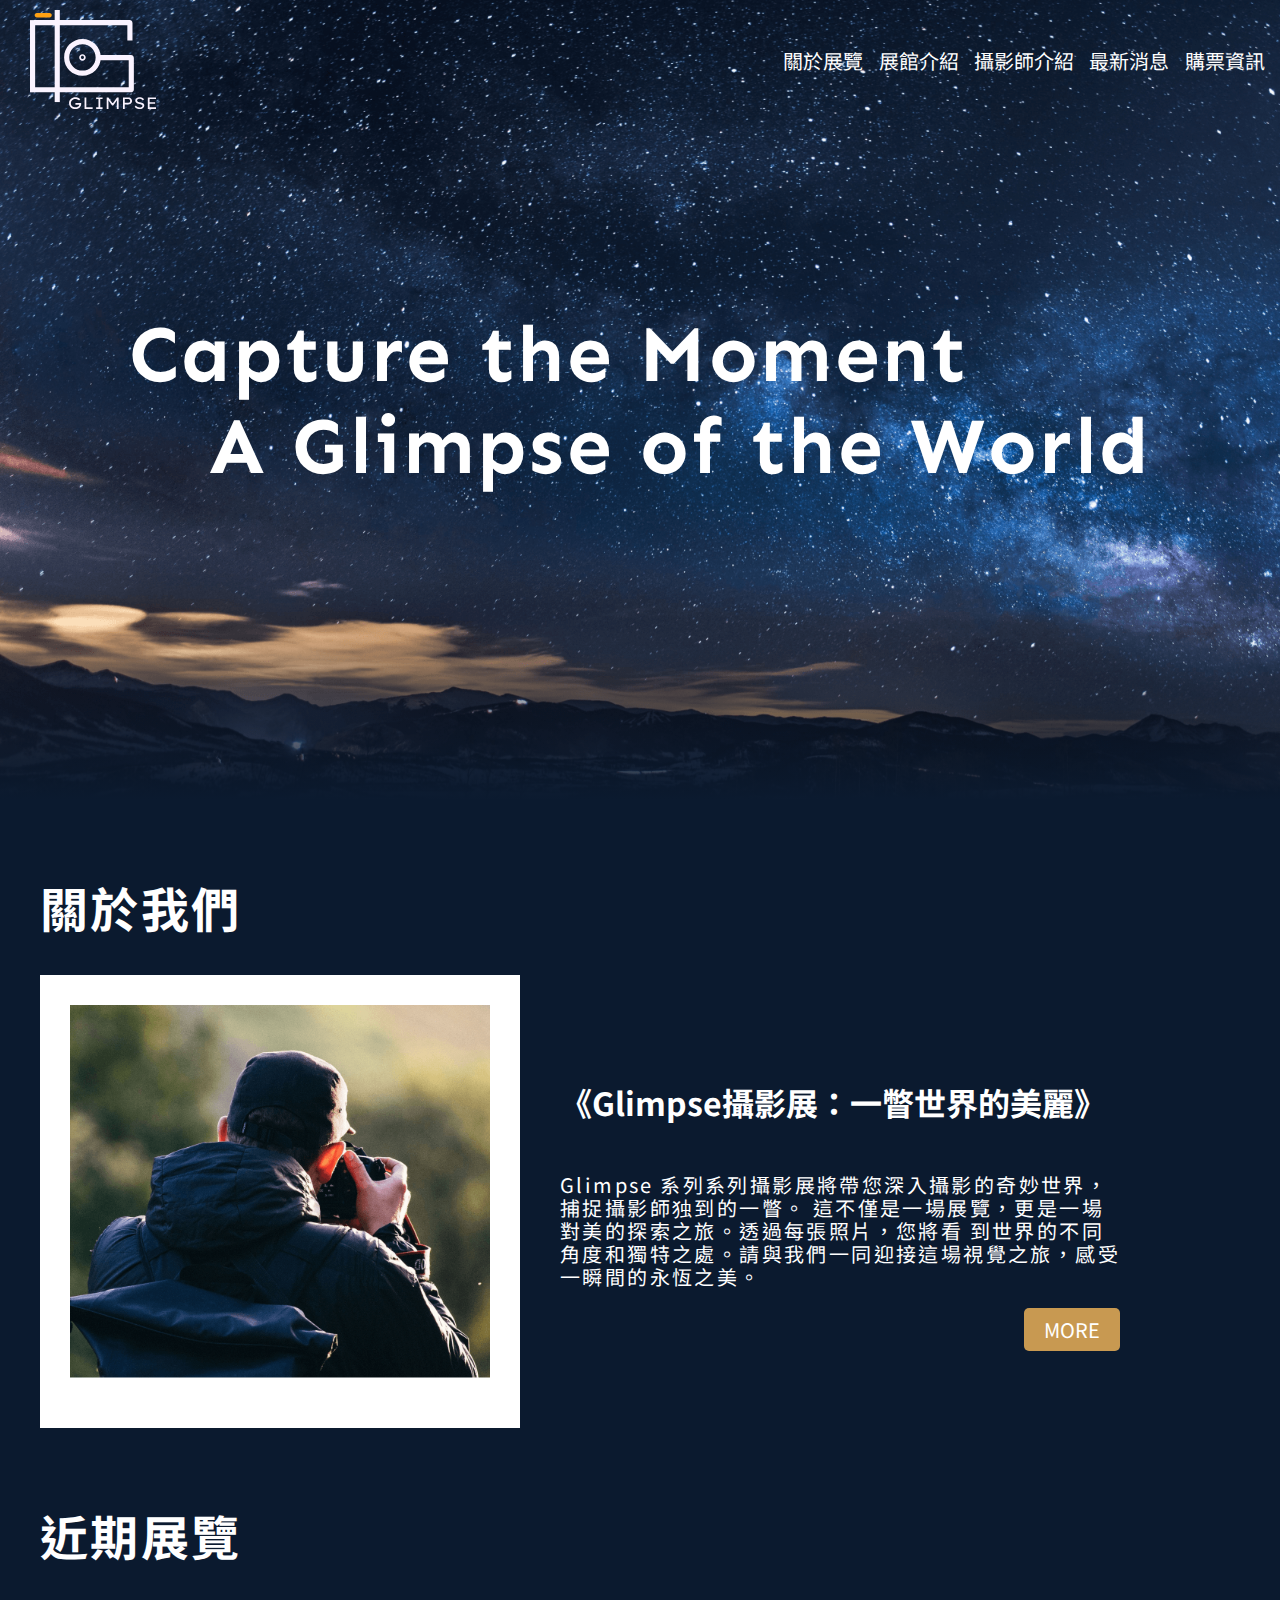
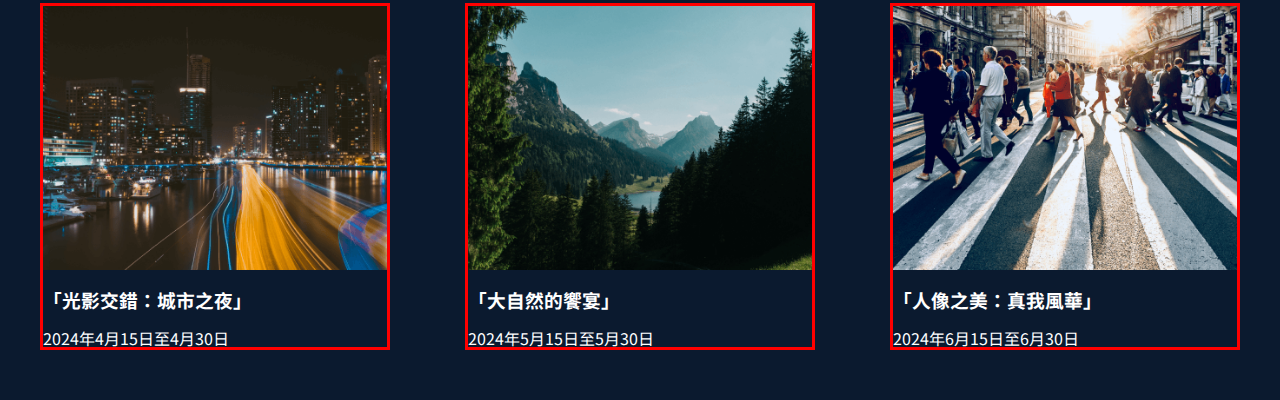
==== 個人專題/index.html @ ca5e6801 "Add files via upload" ====
<!DOCTYPE html>
<html lang="zh-Hant">
  <head>
    <meta charset="UTF-8" />
    <meta name="viewport" content="width=device-width, initial-scale=1.0" />
    <title>Document</title>
    <link rel="preconnect" href="https://fonts.googleapis.com" />
    <link rel="preconnect" href="https://fonts.gstatic.com" crossorigin />
    <link
      href="https://fonts.googleapis.com/css2?family=Noto+Sans+TC:wght@400;500;600;700&family=Sen:wght@700&display=swap"
      rel="stylesheet"
    />
    <link rel="stylesheet" href="style/normalize.css" />
    <link rel="stylesheet" href="style/index.css" />
  </head>
  <body>
    <!-- header -->
    <header>
      <div class="logo">
        <a href="#"><img src="img/Logo.svg" alt="Logo" /></a>
      </div>
      <nav>
        <ul class="nav-list">
          <li><a href="#">關於展覽</a></li>
          <li><a href="#">展館介紹</a></li>
          <li><a href="#">攝影師介紹</a></li>
          <li><a href="#">最新消息</a></li>
          <li><a href="#">購票資訊</a></li>
        </ul>
      </nav>
    </header>
    <!-- main-body -->
    <main>
      <!-- banner -->
      <section id="banner">
        <div class="container">
          <h2 class="banner-slogan">
            <span>Capture the Moment</span>
            <span>A Glimpse of the World</span>
          </h2>
        </div>
      </section>
      <!-- about us -->
      <section id="about-us">
        <div class="container">
          <h2>關於我們</h2>
          <div class="about-us-content">
            <div class="pic">
              <img src="img/About_us_img.png" alt="關於我們" />
            </div>
            <div class="about-us-intro">
              <div class="title">
                <h3>《Glimpse攝影展：一瞥世界的美麗》</h3>
              </div>
              <div class="content">
                <p>
                  Glimpse
                  系列系列攝影展將帶您深入攝影的奇妙世界，捕捉攝影師独到的一瞥。
                  這不僅是一場展覽，更是一場對美的探索之旅。透過每張照片，您將看
                  到世界的不同角度和獨特之處。請與我們一同迎接這場視覺之旅，感受
                  一瞬間的永恆之美。
                </p>
              </div>
              <div class="more-button">
                <a href="#">MORE</a>
              </div>
            </div>
          </div>
        </div>
      </section>
      <!-- recent exhibitions -->
      <section id="recent-exhibitions">
        <div class="container">
          <h2>近期展覽</h2>
          <div class="exhibition-card-list">
            <div class="card">
              <div class="pic">
                <img
                  src="img/City_night_img.png"
                  alt="「光影交錯：城市之夜」"
                />
              </div>
              <div class="exhibition-intro">
                <div class="title"><h3>「光影交錯：城市之夜」</h3></div>
                <div class="date">2024年4月15日至4月30日</div>
              </div>
            </div>
            <div class="card">
              <div class="pic">
                <img src="img/Nature_img.png" alt="「大自然的饗宴」" />
              </div>
              <div class="exhibition-intro">
                <div class="title"><h3>「大自然的饗宴」</h3></div>
                <div class="date">2024年5月15日至5月30日</div>
              </div>
            </div>
            <div class="card">
              <div class="pic">
                <img src="img/Crowd_img.png" alt="「人像之美：真我風華」" />
              </div>
              <div class="exhibition-intro">
                <div class="title"><h3>「人像之美：真我風華」</h3></div>
                <div class="date">2024年6月15日至6月30日</div>
              </div>
            </div>
          </div>
        </div>
      </section>
    </main>
  </body>
</html>
---- 個人專題/style/index.css ----
* {
  box-sizing: border-box;
  position: relative;
}
body {
  background-color: #0b1a2f;
  color: #fff;
  font-family: "Noto Sans TC", sans-serif;
}
header {
  width: 100%;
  display: flex;
  align-items: center;
  position: absolute;
  z-index: 3;
}
.logo {
  flex-grow: 1;
  padding: 10px 30px;
}
.logo img {
  min-width: 120px;
  min-height: 100px;
  vertical-align: middle;
}
header nav {
  min-width: 40%;
}
.nav-list {
  padding: 0;
  display: flex;
  list-style: none;
  justify-content: space-evenly;
}

.nav-list li a {
  text-decoration: none;
  color: #fff;
  font-size: 20px;
}
#banner {
  width: 100%;
  height: 800px;
  background-image: linear-gradient(to top, #0b1a2f, #0b1a2f00 20%),
    url("../img/Banner_img.png");
  background-repeat: no-repeat;
  background-size: cover;
  display: flex;
  align-items: center;
  justify-content: center;
}
#banner .container {
  max-width: 1200px;
}
.banner-slogan {
  display: flex;
  flex-wrap: wrap;
  flex-direction: column;
  font-size: 5em;
  margin: 0;
  letter-spacing: 0.15rem;
  font-weight: 700;
  font-family: "Sen", sans-serif;
}
.banner-slogan span:last-child {
  padding-left: 1em;
}
#about-us {
  width: 100%;
}
#about-us .container {
  margin: 80px auto;
  max-width: 1200px;
}
#about-us .container h2 {
  font-size: 3em;
  letter-spacing: 0.15rem;
}

.about-us-content {
  display: flex;
  flex-wrap: wrap;
  align-items: center;
}
.about-us-content .pic {
  background-color: #fff;
  width: 40%;
}
.about-us-content .pic img {
  vertical-align: middle;
  width: 100%;
  padding: 30px 30px 50px 30px;
  min-width: 100%;
  min-height: 100%;
}

.about-us-intro {
  display: flex;
  flex-direction: column;
  width: 50%;
  padding: 20px;
  margin: 0 20px;
}
.about-us-intro .title h3 {
  font-size: 2em;
}
.about-us-intro .content p {
  font-size: 1.25em;
  letter-spacing: 0.15rem;
}
.about-us-intro .more-button {
  display: flex;
  justify-content: right;
}
.about-us-intro .more-button a {
  border-radius: 5px;
  background-color: #c89951;
  padding: 10px 20px;
  text-decoration: none;
  color: #fff;
  font-size: 1.25em;
}

#recent-exhibitions {
  width: 100%;
}
#recent-exhibitions .container {
  margin: 50px auto;
  max-width: 1200px;
}
#recent-exhibitions .container h2 {
  font-size: 3em;
  letter-spacing: 0.15rem;
}
.exhibition-card-list {
  display: flex;
  justify-content: space-between;
}
.exhibition-card-list .card {
  width: 350px;
  border: 3px solid red;
  display: flex;
  flex-direction: column;
  justify-content: center;
}
.card .pic img {
  width: 100%;
  vertical-align: middle;
}
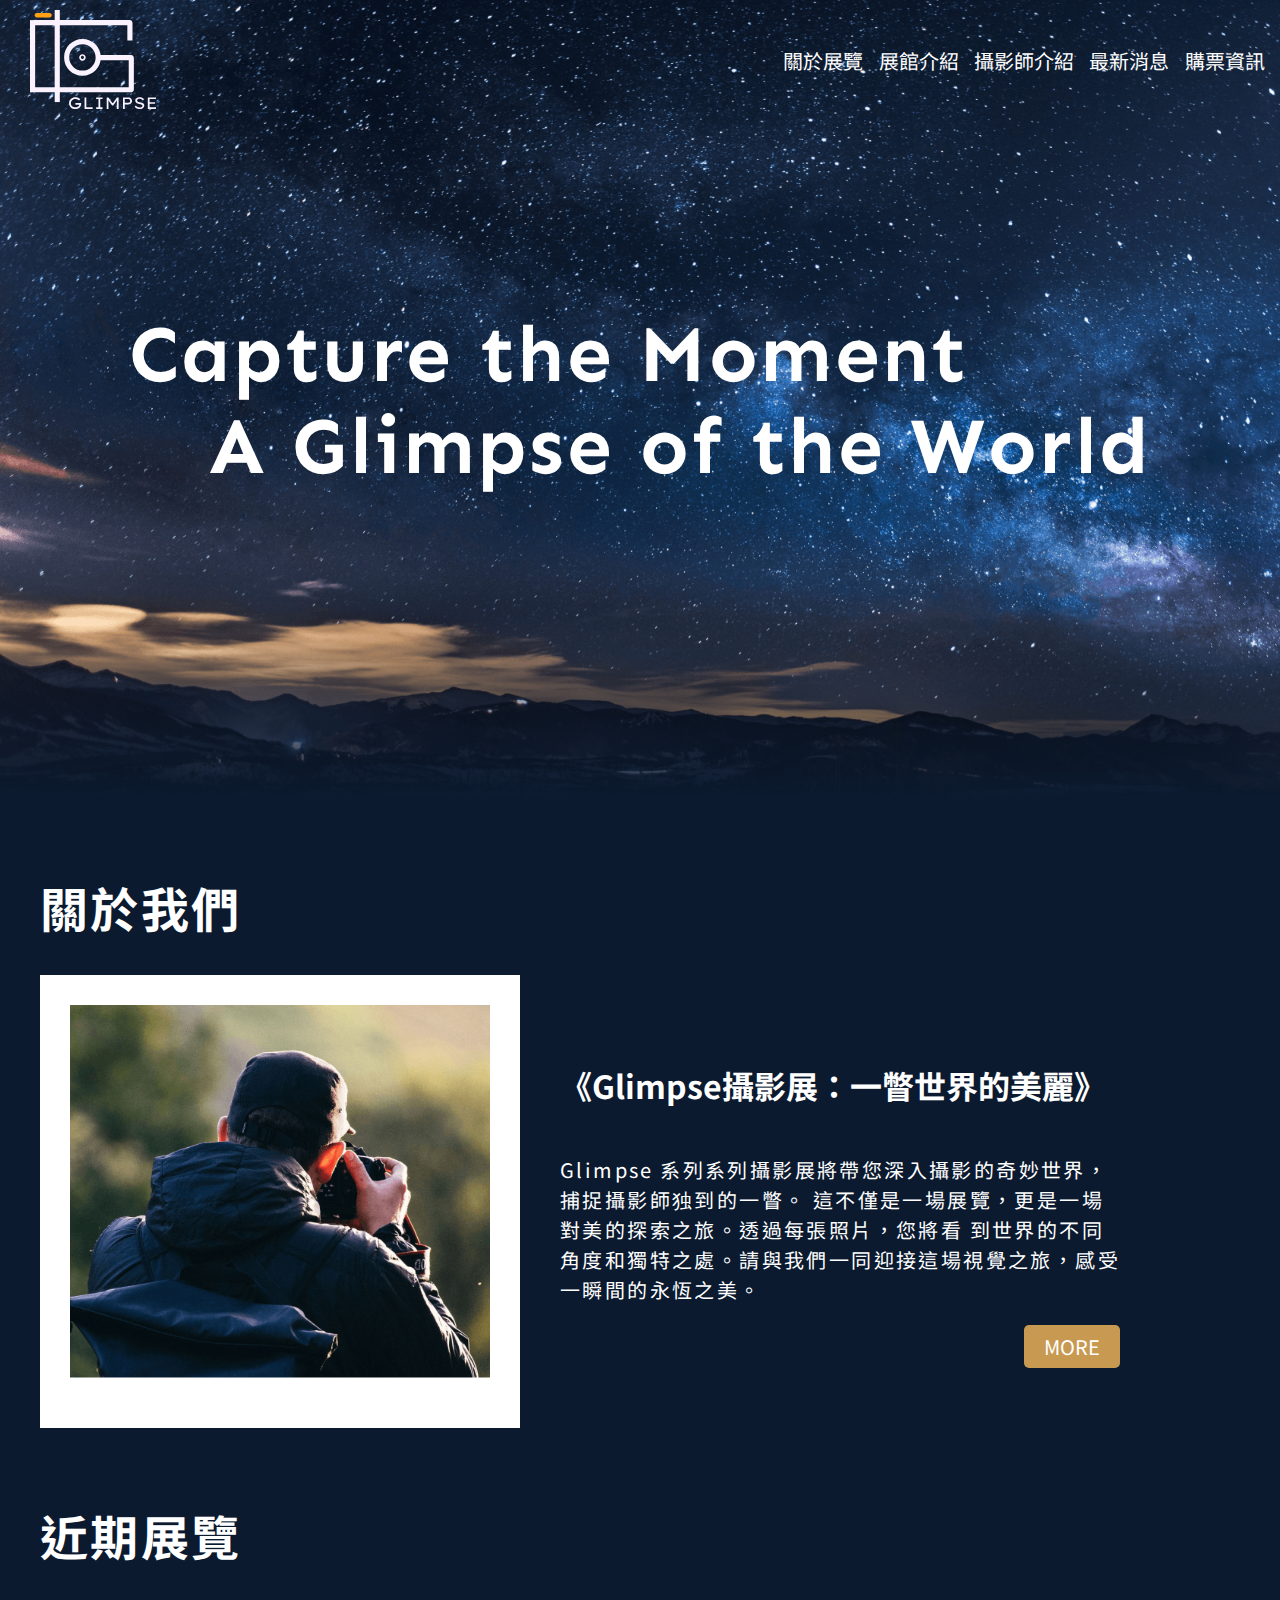
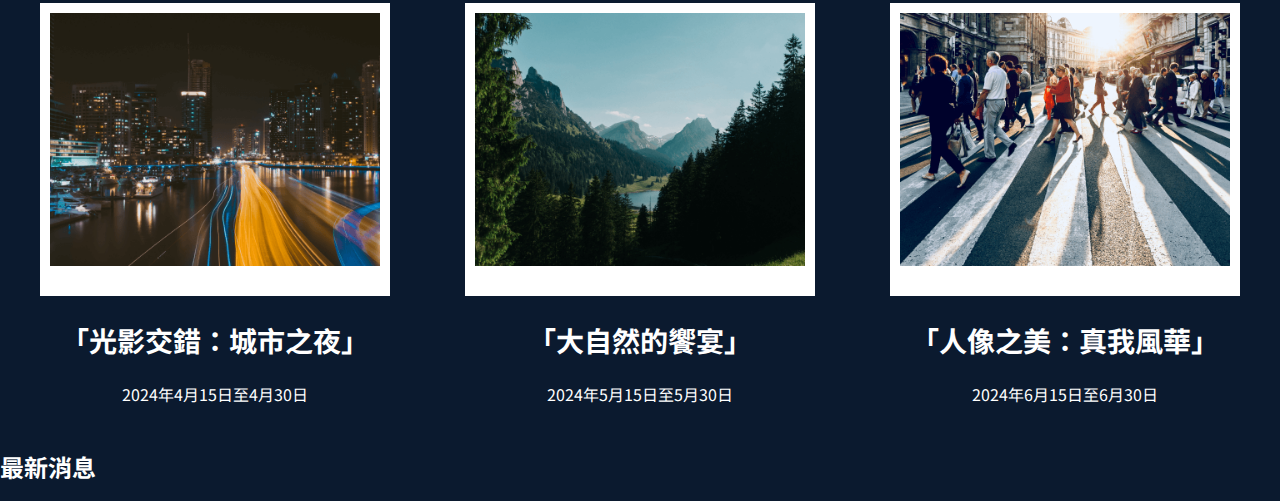
==== commit 873d0328: "Add files via upload" ====
--- a/個人專題/index.html
+++ b/個人專題/index.html
@@ -73,37 +73,48 @@
         <div class="container">
           <h2>近期展覽</h2>
           <div class="exhibition-card-list">
-            <div class="card">
-              <div class="pic">
-                <img
-                  src="img/City_night_img.png"
-                  alt="「光影交錯：城市之夜」"
-                />
-              </div>
-              <div class="exhibition-intro">
-                <div class="title"><h3>「光影交錯：城市之夜」</h3></div>
-                <div class="date">2024年4月15日至4月30日</div>
-              </div>
-            </div>
-            <div class="card">
-              <div class="pic">
-                <img src="img/Nature_img.png" alt="「大自然的饗宴」" />
-              </div>
-              <div class="exhibition-intro">
-                <div class="title"><h3>「大自然的饗宴」</h3></div>
-                <div class="date">2024年5月15日至5月30日</div>
-              </div>
-            </div>
-            <div class="card">
-              <div class="pic">
-                <img src="img/Crowd_img.png" alt="「人像之美：真我風華」" />
-              </div>
-              <div class="exhibition-intro">
-                <div class="title"><h3>「人像之美：真我風華」</h3></div>
-                <div class="date">2024年6月15日至6月30日</div>
-              </div>
-            </div>
+            <a href="#" class="card-link"
+              ><div class="card">
+                <div class="pic">
+                  <img
+                    src="img/City_night_img.png"
+                    alt="「光影交錯：城市之夜」"
+                  />
+                </div>
+                <div class="exhibition-intro">
+                  <div class="title"><h3>「光影交錯：城市之夜」</h3></div>
+                  <div class="date">2024年4月15日至4月30日</div>
+                </div>
+              </div></a
+            >
+            <a href="#" class="card-link"
+              ><div class="card">
+                <div class="pic">
+                  <img src="img/Nature_img.png" alt="「大自然的饗宴」" />
+                </div>
+                <div class="exhibition-intro">
+                  <div class="title"><h3>「大自然的饗宴」</h3></div>
+                  <div class="date">2024年5月15日至5月30日</div>
+                </div>
+              </div></a
+            >
+            <a href="#" class="card-link"
+              ><div class="card">
+                <div class="pic">
+                  <img src="img/Crowd_img.png" alt="「人像之美：真我風華」" />
+                </div>
+                <div class="exhibition-intro">
+                  <div class="title"><h3>「人像之美：真我風華」</h3></div>
+                  <div class="date">2024年6月15日至6月30日</div>
+                </div>
+              </div></a
+            >
           </div>
+        </div>
+      </section>
+      <section id="news">
+        <div class="container">
+          <h2>最新消息</h2>
         </div>
       </section>
     </main>
--- a/個人專題/style/index.css
+++ b/個人專題/style/index.css
@@ -6,6 +6,8 @@
   background-color: #0b1a2f;
   color: #fff;
   font-family: "Noto Sans TC", sans-serif;
+  overflow-y: scroll;
+  overflow-x: hidden;
 }
 header {
   width: 100%;
@@ -107,6 +109,7 @@
 .about-us-intro .content p {
   font-size: 1.25em;
   letter-spacing: 0.15rem;
+  line-height: 1.5em;
 }
 .about-us-intro .more-button {
   display: flex;
@@ -132,18 +135,37 @@
   font-size: 3em;
   letter-spacing: 0.15rem;
 }
+.card-link {
+  text-decoration: none;
+}
 .exhibition-card-list {
   display: flex;
   justify-content: space-between;
 }
 .exhibition-card-list .card {
   width: 350px;
-  border: 3px solid red;
+  /* border: 3px solid red; */
   display: flex;
   flex-direction: column;
-  justify-content: center;
+  align-items: center;
+}
+.card .pic {
+  background-color: #fff;
 }
 .card .pic img {
   width: 100%;
   vertical-align: middle;
+  padding: 10px 10px 30px 10px;
 }
+.exhibition-intro {
+  /* border: 2px solid orange; */
+  text-align: center;
+  color: #fff;
+}
+.exhibition-intro .title {
+  font-size: 1.5em;
+  margin: 10px 0;
+}
+.exhibition-intro .date {
+  font-size: ;
+}
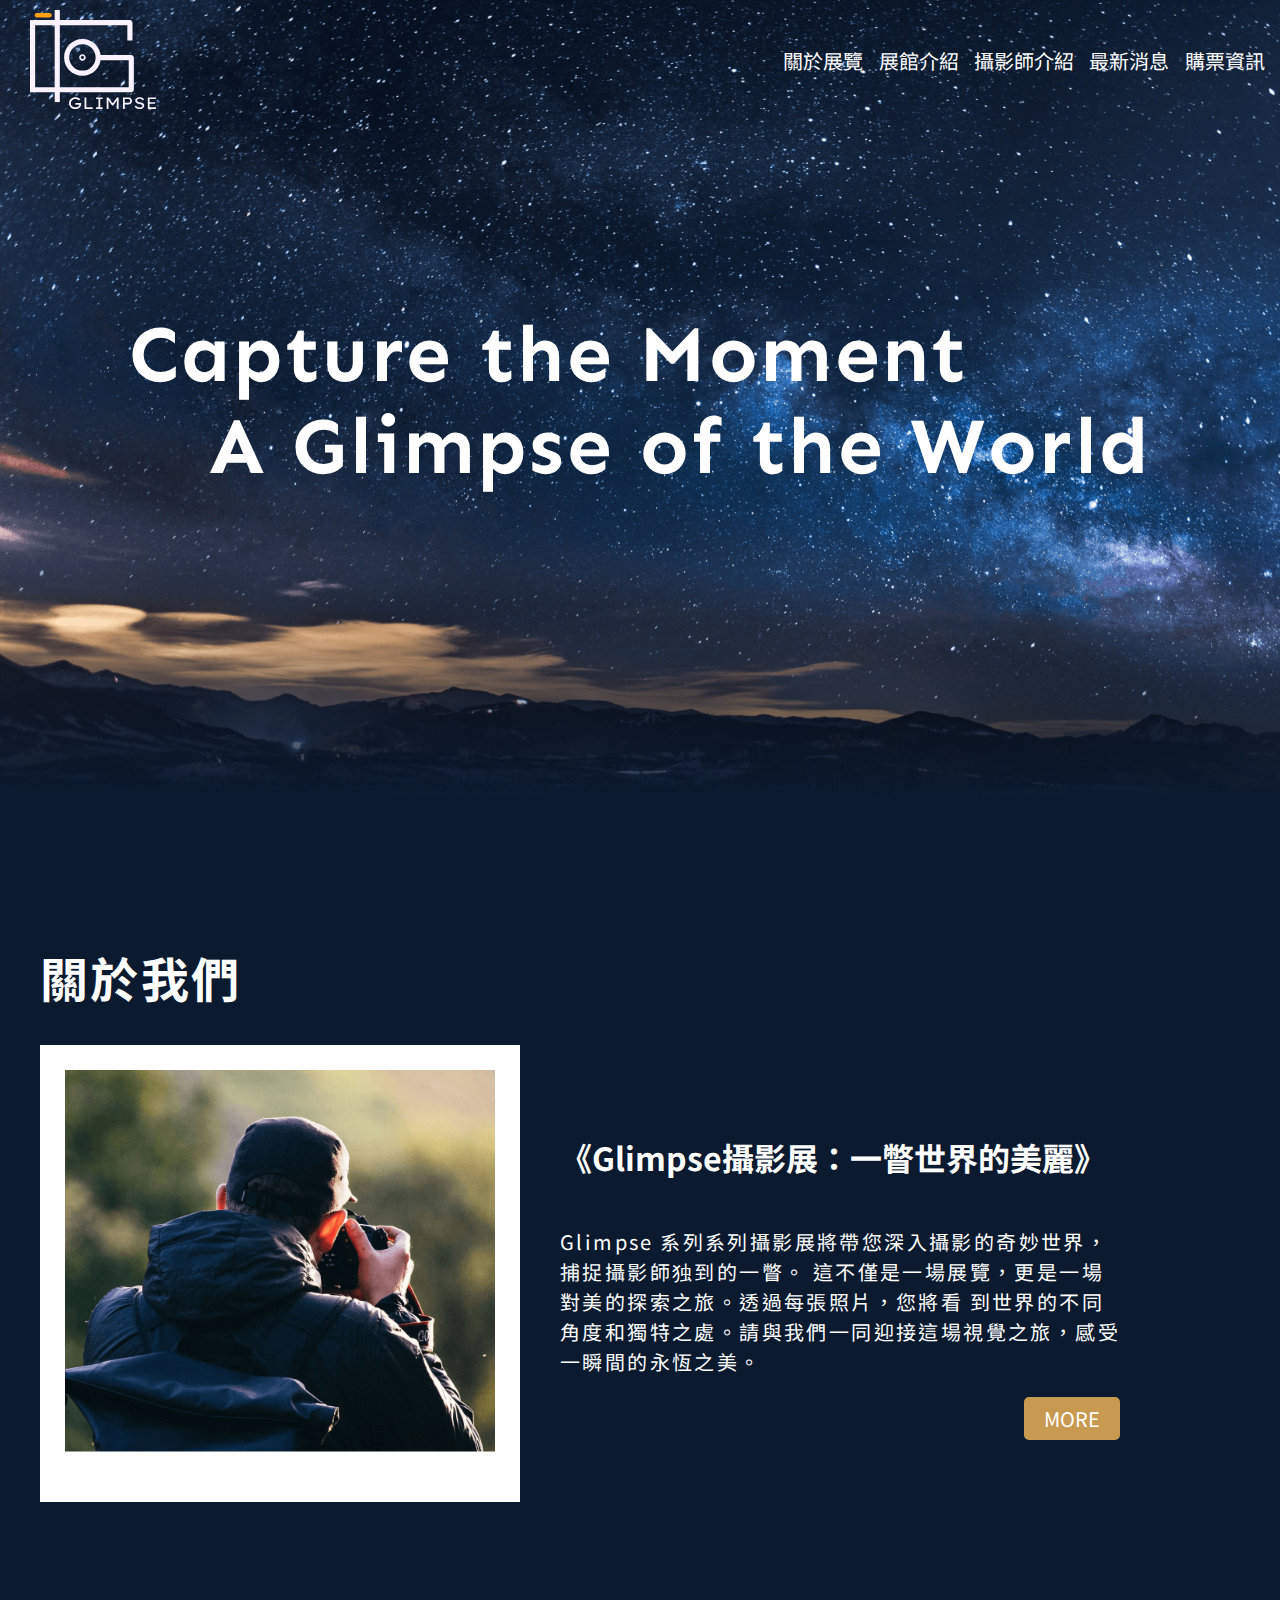
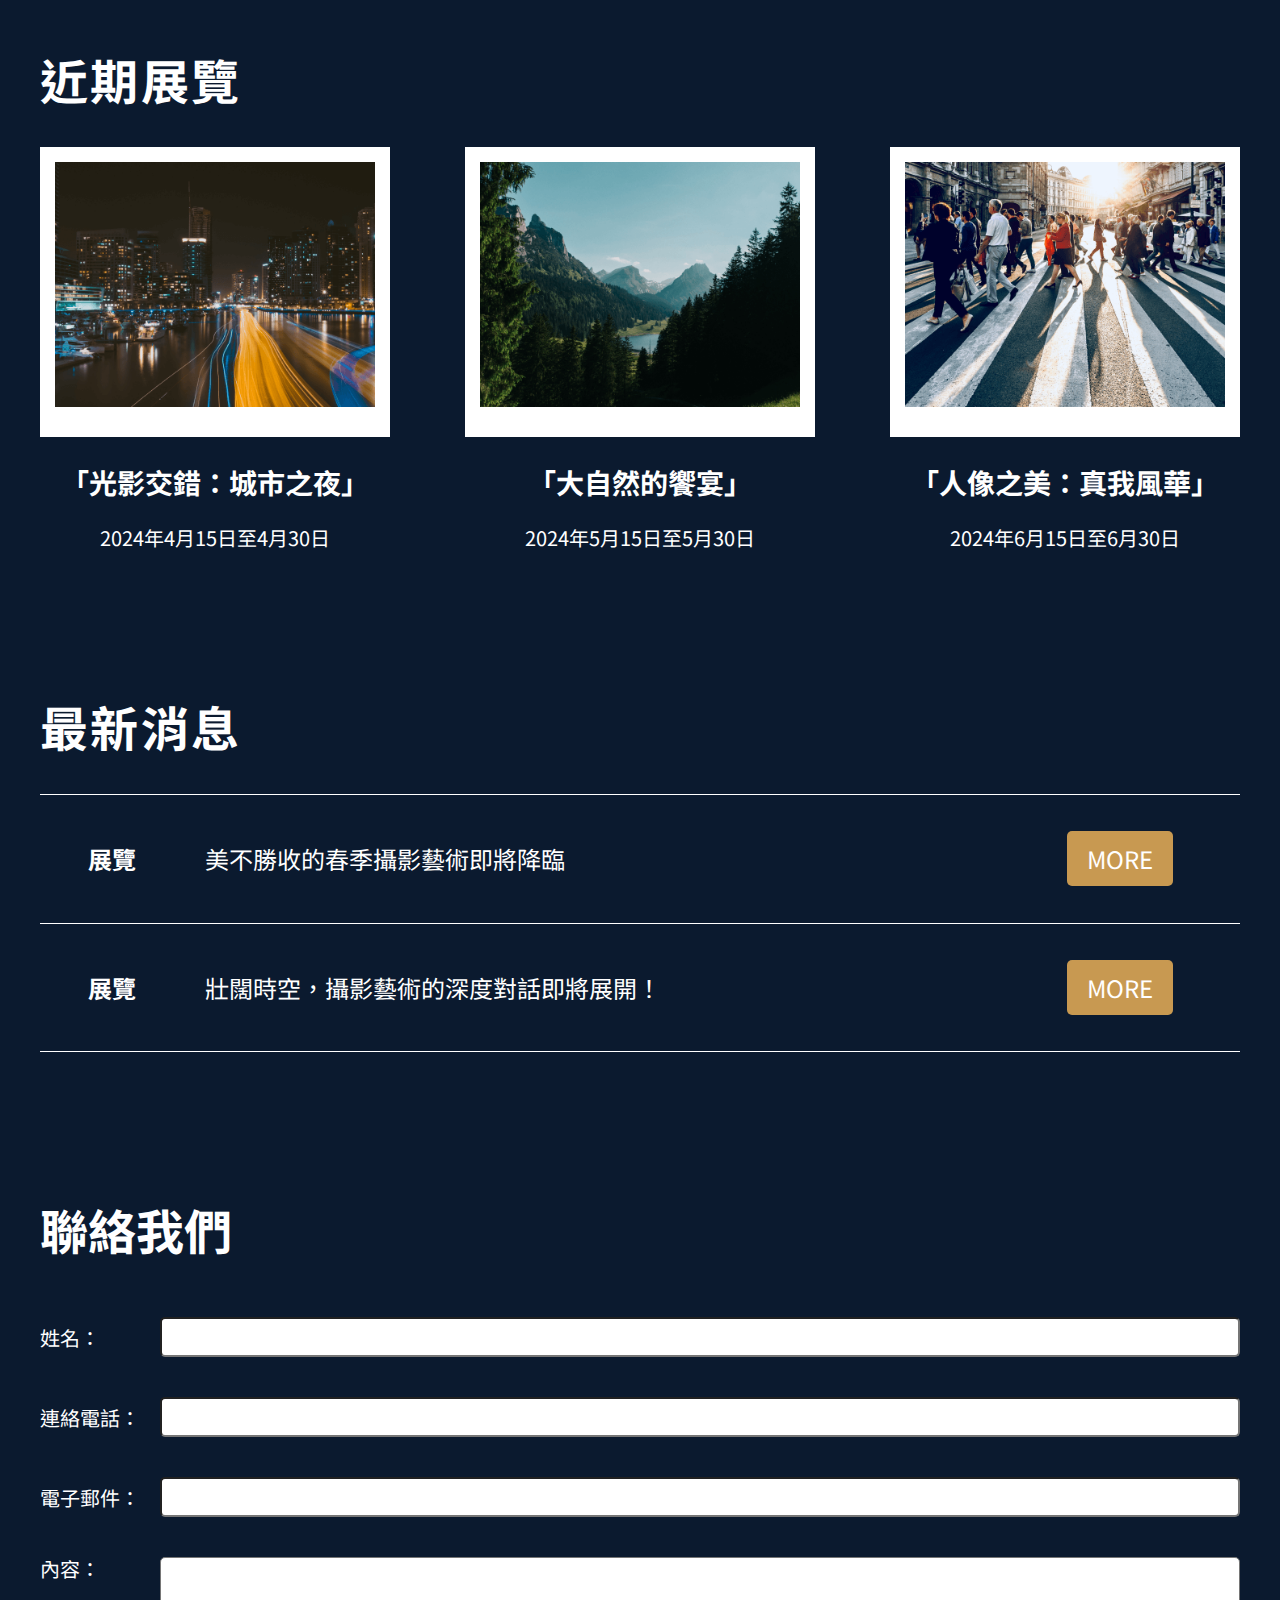
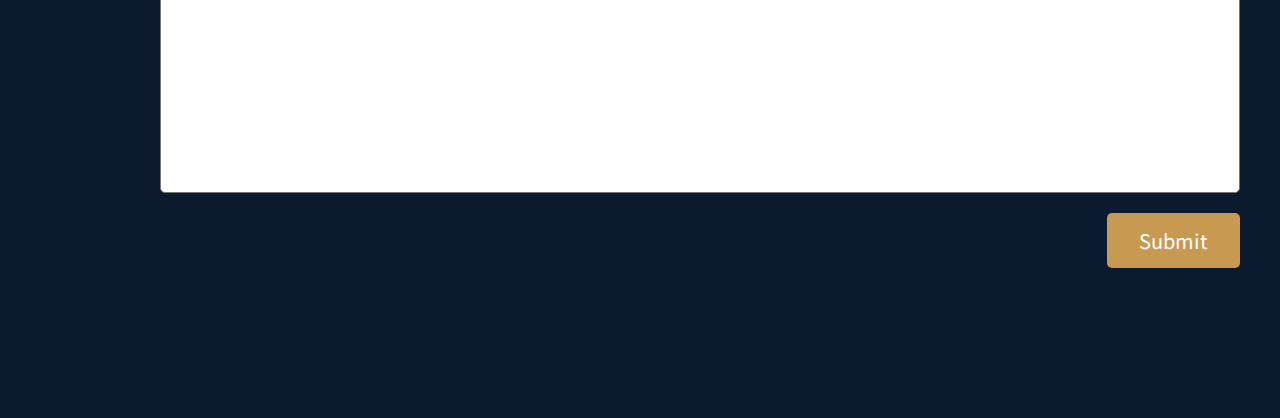
==== commit 436c9e80: "Add files via upload" ====
--- a/個人專題/index.html
+++ b/個人專題/index.html
@@ -112,11 +112,61 @@
           </div>
         </div>
       </section>
+      <!-- news -->
       <section id="news">
         <div class="container">
           <h2>最新消息</h2>
+          <div class="news-content-tabel">
+            <table class="news-content">
+              <tr>
+                <th>展覽</th>
+                <td>美不勝收的春季攝影藝術即將降臨</td>
+                <td>
+                  <div class="more-button"><a href="#">MORE</a></div>
+                </td>
+              </tr>
+              <tr>
+                <th>展覽</th>
+                <td>壯闊時空，攝影藝術的深度對話即將展開！</td>
+                <td>
+                  <div class="more-button"><a href="#">MORE</a></div>
+                </td>
+              </tr>
+            </table>
+          </div>
+        </div>
+      </section>
+      <!-- contact us -->
+      <section id="contact-us">
+        <div class="container">
+          <h2>聯絡我們</h2>
+          <div class="contact-us-form">
+            <form action="">
+              <div class="input">
+                <label for="name">姓名：</label>
+                <input type="text" id="name" />
+              </div>
+              <div class="input">
+                <label for="phone">連絡電話：</label>
+                <input type="tel" id="phone" />
+              </div>
+              <div class="input">
+                <label for="email">電子郵件：</label>
+                <input type="email" id="email" />
+              </div>
+              <div class="input input-textarea">
+                <label for="name">內容：</label>
+                <textarea name="" cols="30" rows="10"></textarea>
+              </div>
+              <div class="submit-button">
+                <input type="submit" />
+              </div>
+            </form>
+          </div>
         </div>
       </section>
     </main>
+    <!-- footer -->
+    <footer></footer>
   </body>
 </html>
--- a/個人專題/style/index.css
+++ b/個人專題/style/index.css
@@ -71,7 +71,7 @@
   width: 100%;
 }
 #about-us .container {
-  margin: 80px auto;
+  margin: 150px auto;
   max-width: 1200px;
 }
 #about-us .container h2 {
@@ -91,7 +91,7 @@
 .about-us-content .pic img {
   vertical-align: middle;
   width: 100%;
-  padding: 30px 30px 50px 30px;
+  padding: 25px 25px 50px 25px;
   min-width: 100%;
   min-height: 100%;
 }
@@ -128,7 +128,7 @@
   width: 100%;
 }
 #recent-exhibitions .container {
-  margin: 50px auto;
+  margin: 150px auto;
   max-width: 1200px;
 }
 #recent-exhibitions .container h2 {
@@ -143,8 +143,7 @@
   justify-content: space-between;
 }
 .exhibition-card-list .card {
-  width: 350px;
-  /* border: 3px solid red; */
+  max-width: 350px;
   display: flex;
   flex-direction: column;
   align-items: center;
@@ -155,10 +154,9 @@
 .card .pic img {
   width: 100%;
   vertical-align: middle;
-  padding: 10px 10px 30px 10px;
+  padding: 15px 15px 30px 15px;
 }
 .exhibition-intro {
-  /* border: 2px solid orange; */
   text-align: center;
   color: #fff;
 }
@@ -167,5 +165,96 @@
   margin: 10px 0;
 }
 .exhibition-intro .date {
-  font-size: ;
-}
+  font-size: 1.25em;
+}
+#news {
+  width: 100%;
+}
+#news .container {
+  max-width: 1200px;
+  margin: 50px auto;
+}
+#news .container h2 {
+  font-size: 3em;
+  letter-spacing: 0.15rem;
+}
+.news-content {
+  width: 100%;
+  border-collapse: collapse;
+}
+.news-content th,
+td {
+  /* border: 2px solid white; */
+  font-size: 1.5em;
+  padding: 50px 20px;
+}
+.news-content td:last-of-type {
+  text-align: center;
+}
+.news-content td .more-button a {
+  border-radius: 5px;
+  background-color: #c89951;
+  padding: 10px 20px;
+  text-decoration: none;
+  color: #fff;
+  font-size: 1em;
+}
+
+.news-content tr:first-child {
+  border-top: 1px solid #fff;
+  border-bottom: 1px solid #fff;
+}
+.news-content tr:nth-child(n + 2) {
+  border-bottom: 1px solid #fff;
+}
+
+#contact-us {
+  width: 100%;
+}
+#contact-us .container {
+  max-width: 1200px;
+  margin: 150px auto;
+}
+#contact-us .container h2 {
+  font-size: 3em;
+}
+.contact-us-form form {
+  display: flex;
+  flex-direction: column;
+  width: 100%;
+}
+.contact-us-form .input {
+  display: flex;
+  align-items: center;
+  margin: 20px 0;
+}
+.contact-us-form form .input-textarea {
+  align-items: start;
+}
+.input label {
+  flex-grow: 1;
+  font-size: 1.25em;
+}
+.input input {
+  height: 40px;
+}
+.input input,
+textarea {
+  width: 90%;
+  resize: none;
+  border-radius: 5px;
+  font-size: 1.25em;
+}
+.submit-button {
+  align-self: flex-end;
+}
+.submit-button input {
+  background-color: #c89951;
+  border: none;
+  color: white;
+  padding: 16px 32px;
+  text-decoration: none;
+  border-radius: 5px;
+  cursor: pointer;
+  font-size: 1.25em;
+}
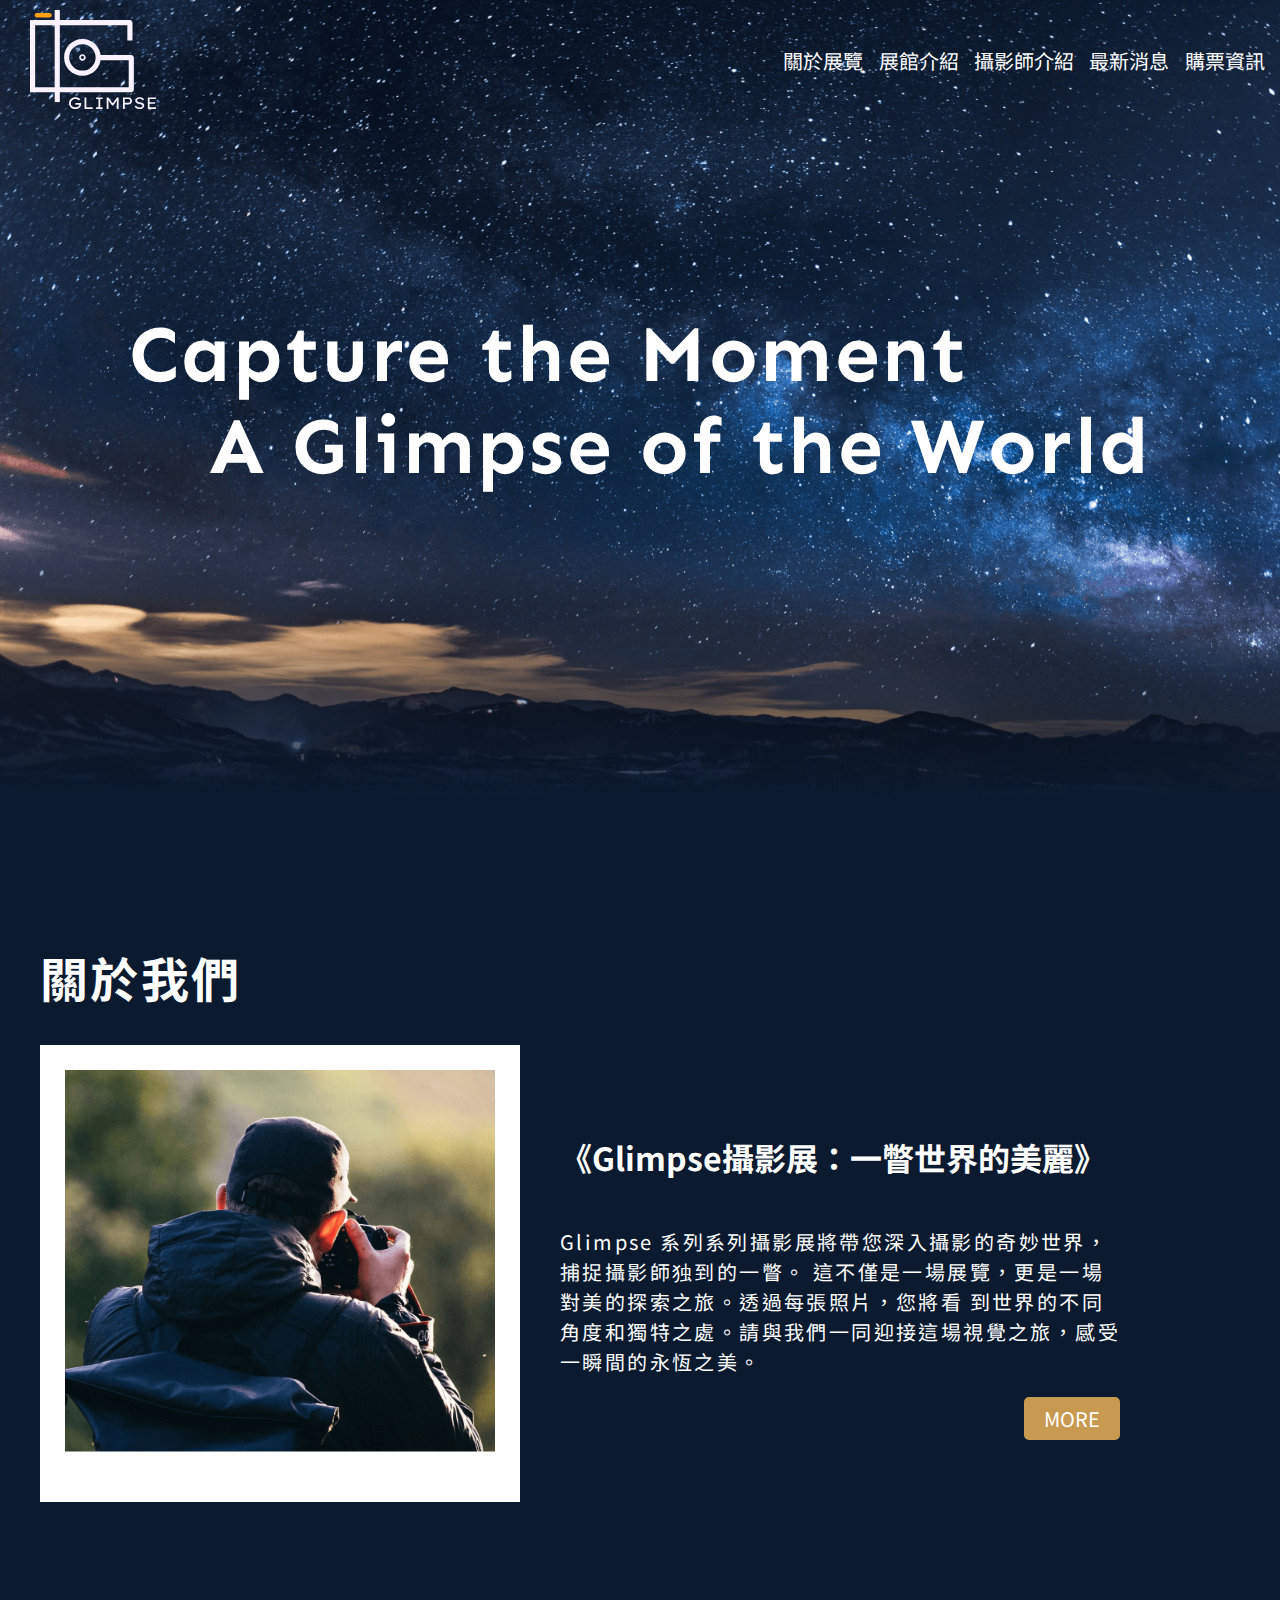
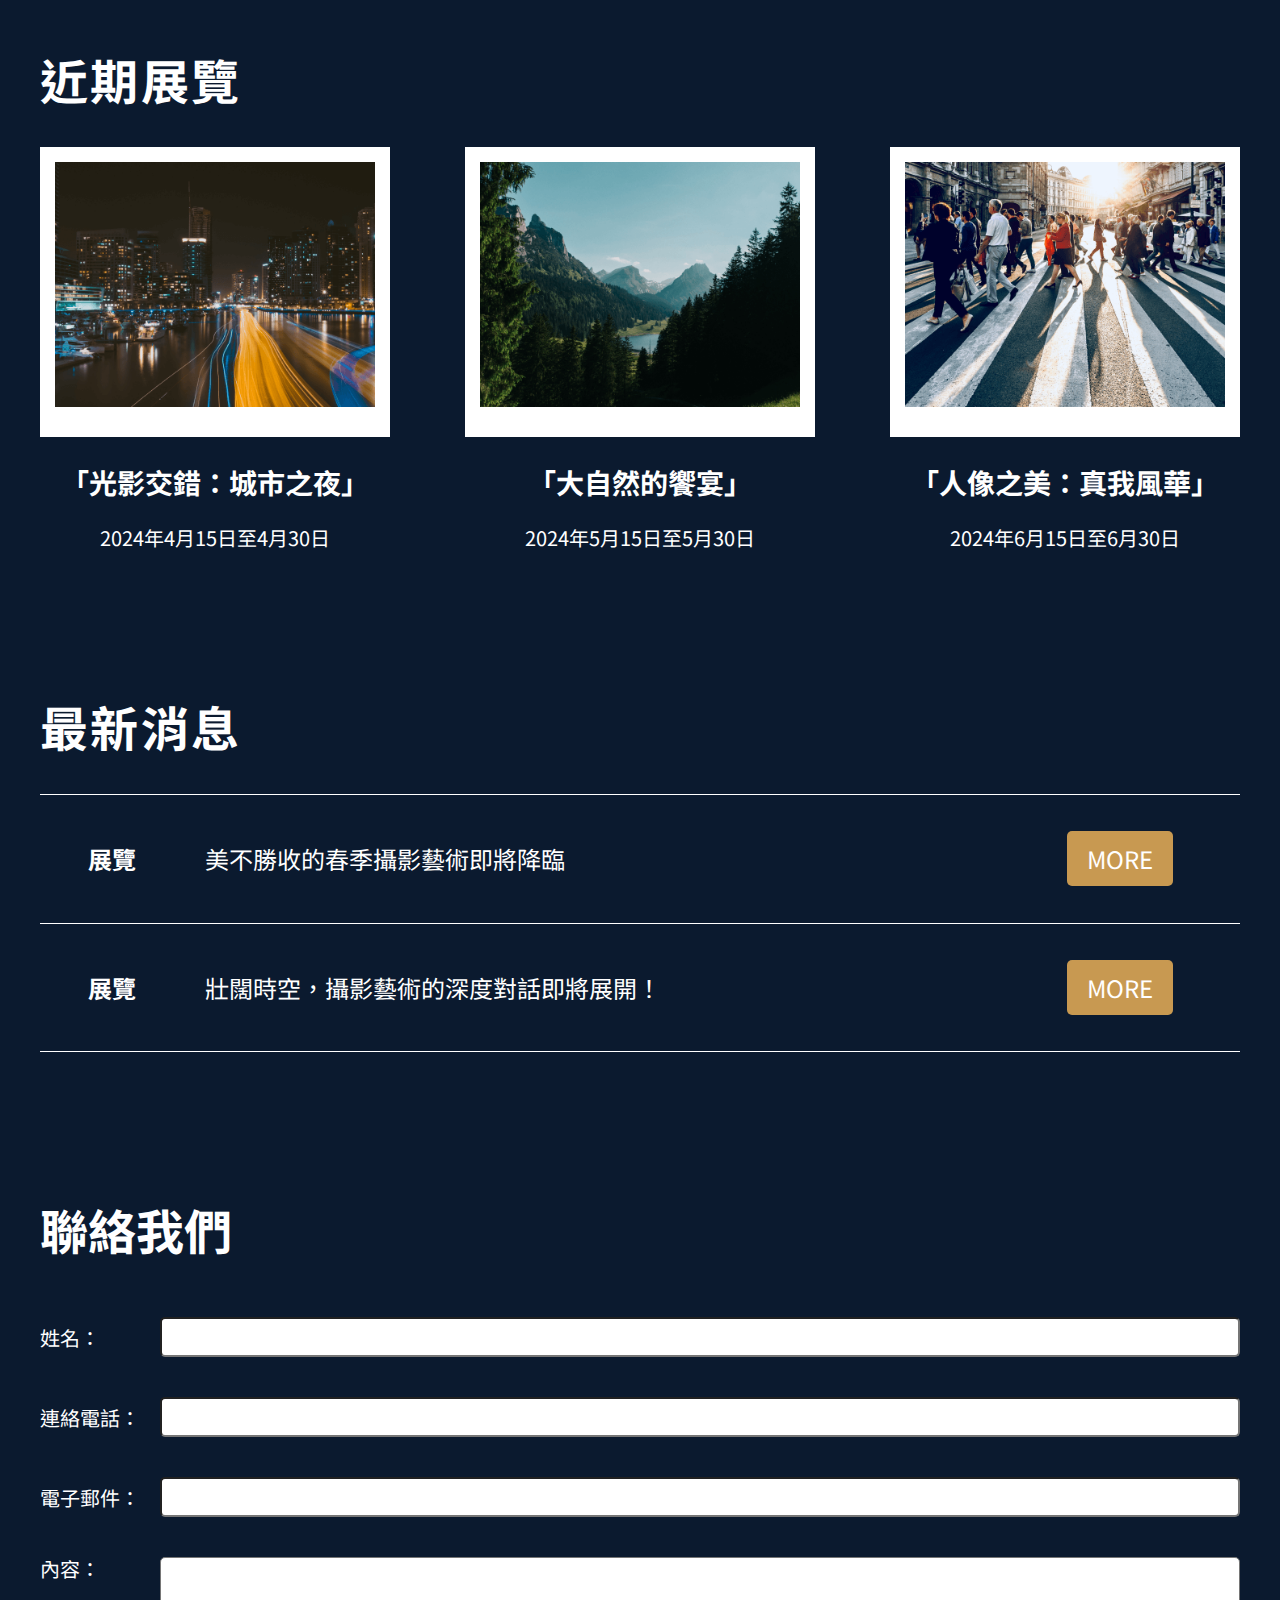
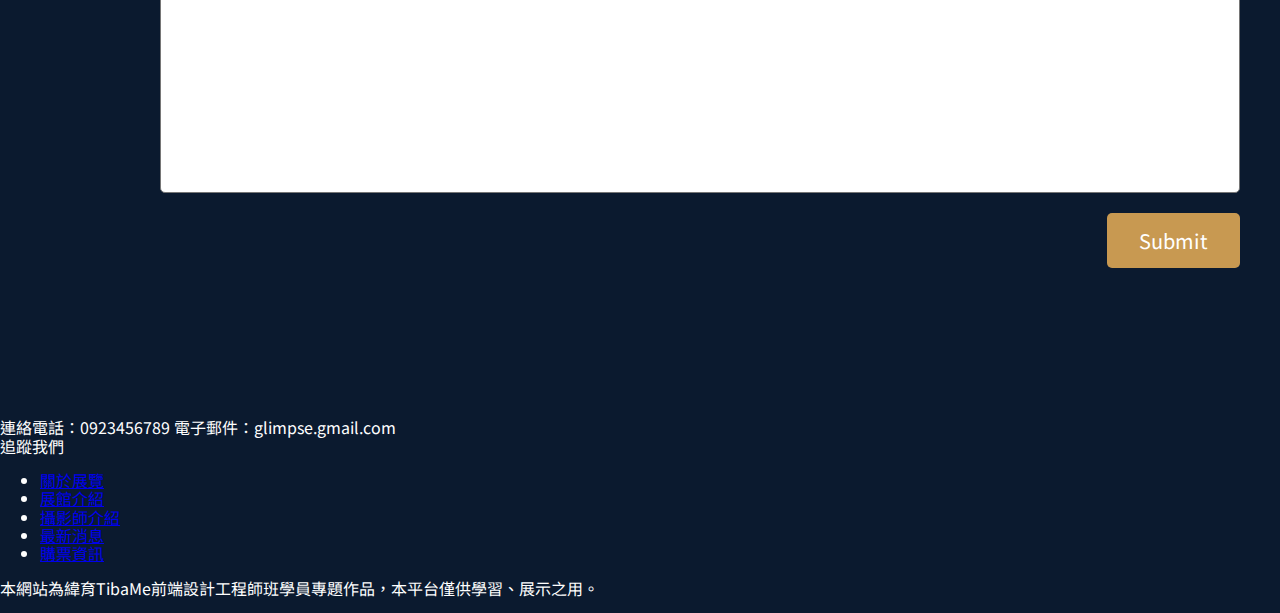
==== commit 8c81ba00: "Add files via upload" ====
--- a/個人專題/index.html
+++ b/個人專題/index.html
@@ -3,7 +3,15 @@
   <head>
     <meta charset="UTF-8" />
     <meta name="viewport" content="width=device-width, initial-scale=1.0" />
-    <title>Document</title>
+    <title>Glimpse</title>
+    <link rel="icon" type="image/x-icon" href="img/Logo.svg" />
+    <link
+      rel="stylesheet"
+      href="https://cdnjs.cloudflare.com/ajax/libs/font-awesome/6.4.2/css/all.min.css"
+      integrity="sha512-z3gLpd7yknf1YoNbCzqRKc4qyor8gaKU1qmn+CShxbuBusANI9QpRohGBreCFkKxLhei6S9CQXFEbbKuqLg0DA=="
+      crossorigin="anonymous"
+      referrerpolicy="no-referrer"
+    />
     <link rel="preconnect" href="https://fonts.googleapis.com" />
     <link rel="preconnect" href="https://fonts.gstatic.com" crossorigin />
     <link
@@ -12,6 +20,7 @@
     />
     <link rel="stylesheet" href="style/normalize.css" />
     <link rel="stylesheet" href="style/index.css" />
+    <link rel="stylesheet" href="style/footer.css" />
   </head>
   <body>
     <!-- header -->
@@ -167,6 +176,43 @@
       </section>
     </main>
     <!-- footer -->
-    <footer></footer>
+    <footer>
+      <div class="container">
+        <div class="content">
+          <div class="left-content">
+            <div class="info-content">
+              <span class="contact-telephone">連絡電話：0923456789 </span>
+              <span class="contact-email">電子郵件：glimpse.gmail.com</span>
+            </div>
+            <div class="follow-us-content">
+              <span class="follow-us">追蹤我們</span>
+              <div class="follow-us-link">
+                <a href=""><i class="fa-brands fa-facebook"></i></a>
+                <a href=""><i class="fa-brands fa-instagram"></i></a>
+                <a href=""><i class="fa-brands fa-youtube"></i></a>
+                <a href=""><i class="fa-brands fa-twitter"></i></a>
+              </div>
+            </div>
+          </div>
+          <div class="right-content">
+            <div class="navbar">
+              <ul>
+                <li><a href="#">關於展覽</a></li>
+                <li><a href="#">展館介紹</a></li>
+                <li><a href="#">攝影師介紹</a></li>
+                <li><a href="#">最新消息</a></li>
+                <li><a href="#">購票資訊</a></li>
+              </ul>
+            </div>
+          </div>
+        </div>
+
+        <div class="copyright">
+          <p>
+            本網站為緯育TibaMe前端設計工程師班學員專題作品，本平台僅供學習、展示之用。
+          </p>
+        </div>
+      </div>
+    </footer>
   </body>
 </html>
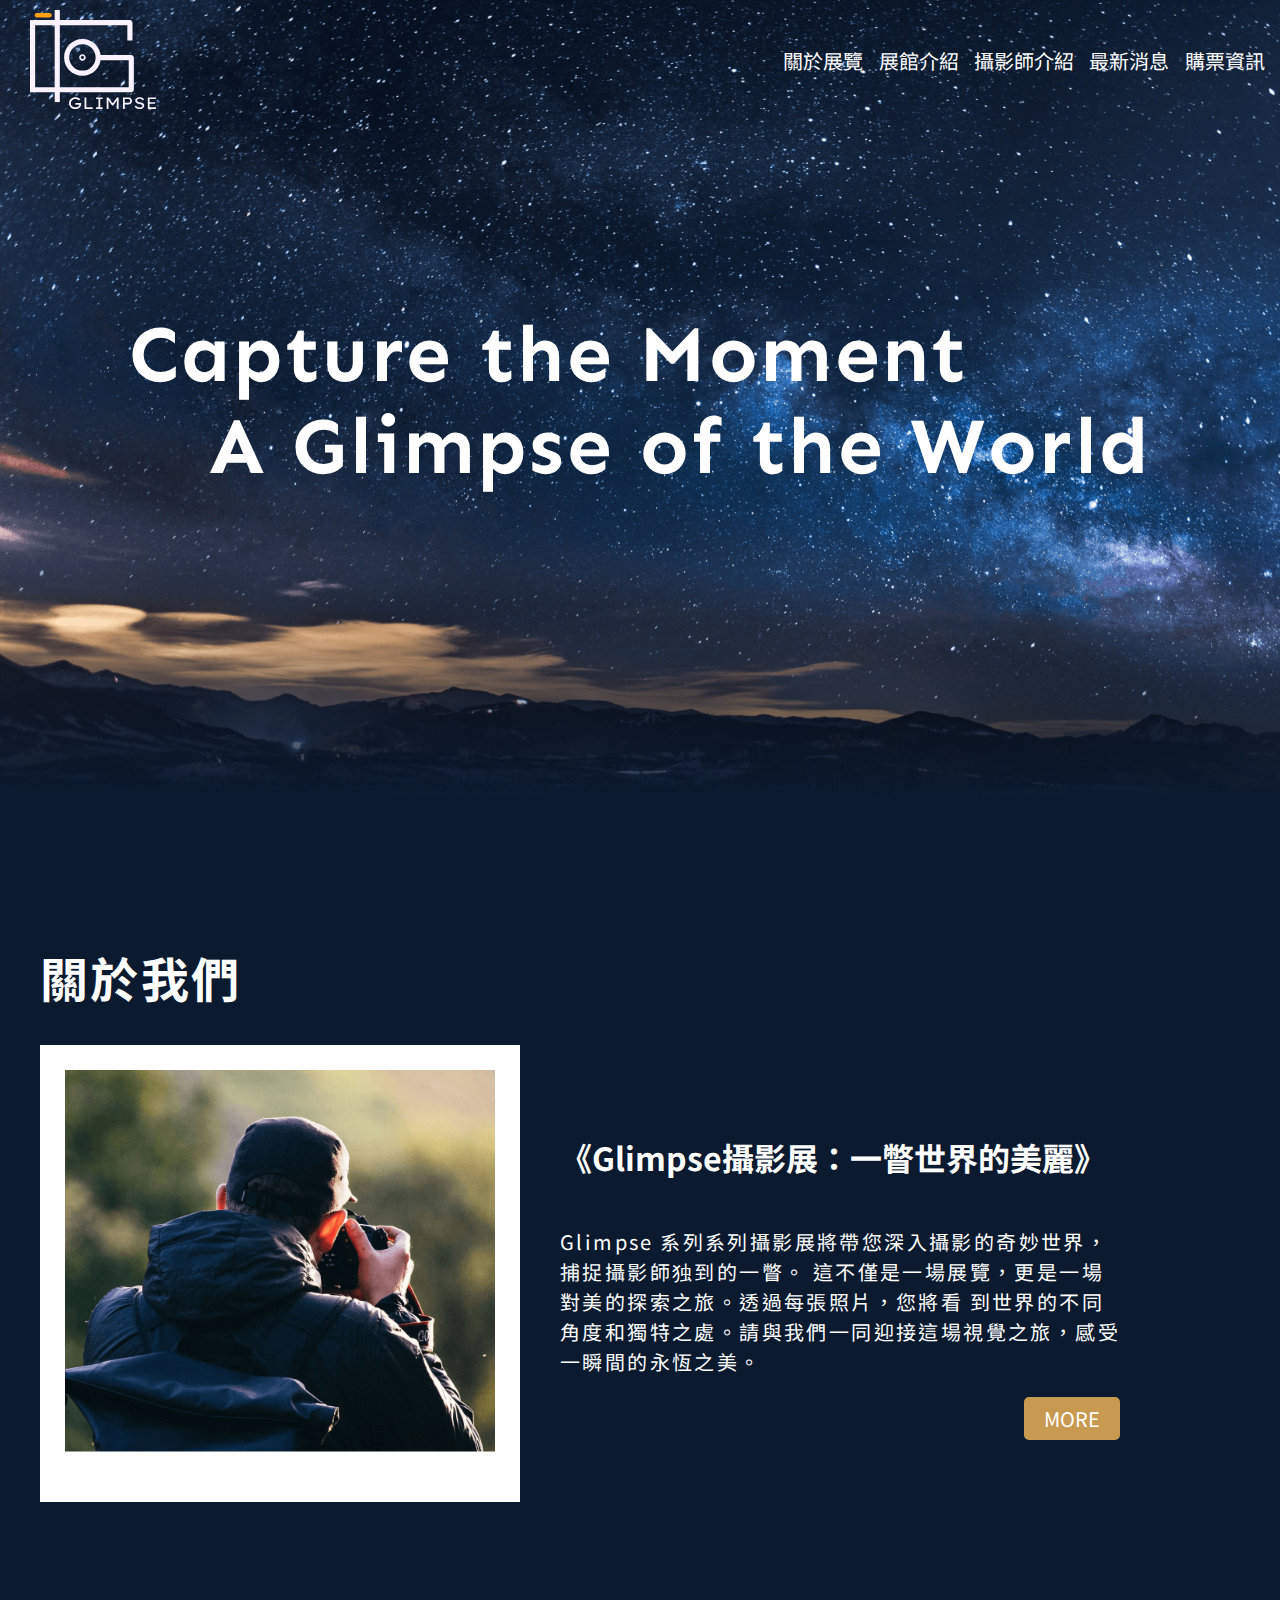
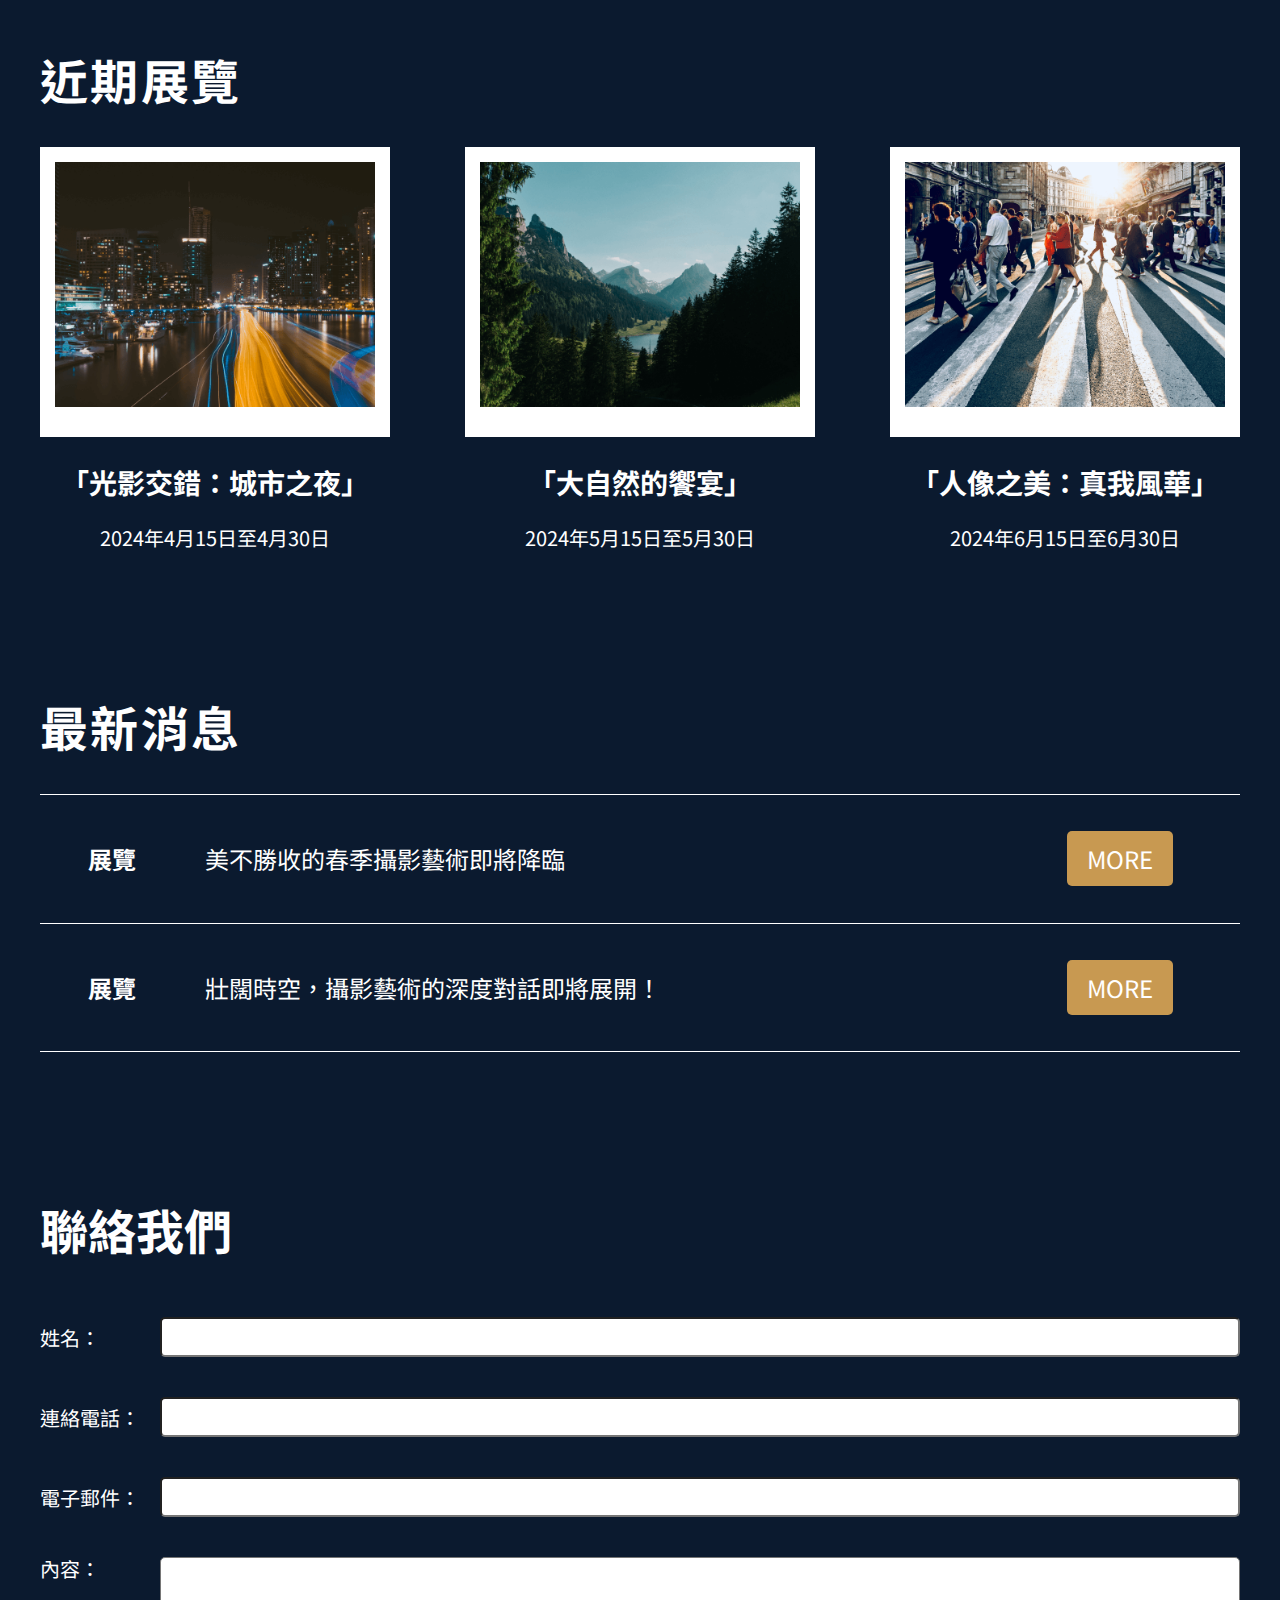
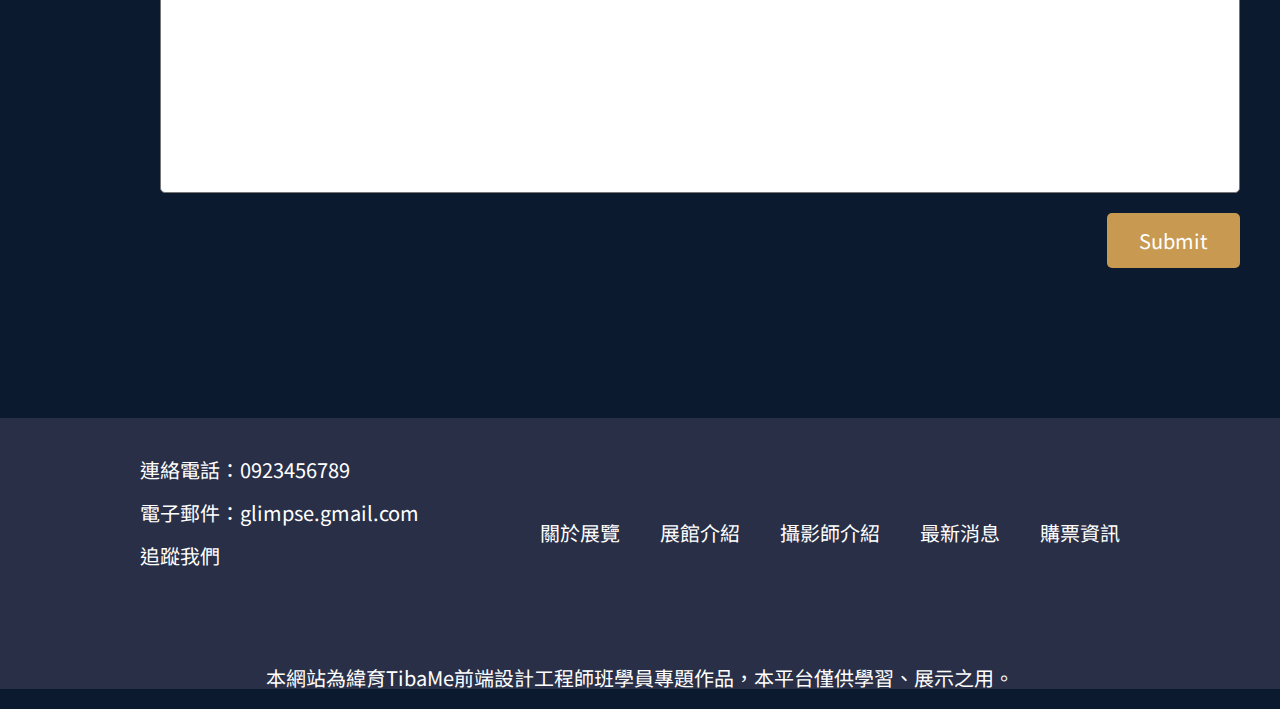
==== commit 94893ea3: "Add files via upload" ====
--- a/個人專題/index.html
+++ b/個人專題/index.html
@@ -30,8 +30,8 @@
       </div>
       <nav>
         <ul class="nav-list">
-          <li><a href="#">關於展覽</a></li>
-          <li><a href="#">展館介紹</a></li>
+          <li><a href="about_us.html">關於展覽</a></li>
+          <li><a href="exhibition_hall.html">展館介紹</a></li>
           <li><a href="#">攝影師介紹</a></li>
           <li><a href="#">最新消息</a></li>
           <li><a href="#">購票資訊</a></li>
@@ -71,7 +71,7 @@
                 </p>
               </div>
               <div class="more-button">
-                <a href="#">MORE</a>
+                <a href="about_us.html">MORE</a>
               </div>
             </div>
           </div>
@@ -197,8 +197,8 @@
           <div class="right-content">
             <div class="navbar">
               <ul>
-                <li><a href="#">關於展覽</a></li>
-                <li><a href="#">展館介紹</a></li>
+                <li><a href="about_us.html">關於展覽</a></li>
+                <li><a href="exhibition_hall.html">展館介紹</a></li>
                 <li><a href="#">攝影師介紹</a></li>
                 <li><a href="#">最新消息</a></li>
                 <li><a href="#">購票資訊</a></li>
--- a/個人專題/style/footer.css
+++ b/個人專題/style/footer.css
@@ -0,0 +1,53 @@
+footer {
+  width: 100%;
+  background-color: #292f47;
+  font-size: 1.25em;
+}
+footer .container {
+  max-width: 1200px;
+  margin: auto;
+}
+footer .content {
+  display: flex;
+  align-items: center;
+  justify-content: space-evenly;
+  padding: 30px 0;
+}
+.left-content {
+  display: flex;
+  flex-direction: column;
+}
+.info-content {
+  display: flex;
+  flex-direction: column;
+  margin-bottom: 10px;
+}
+.info-content span {
+  margin: 10px 0;
+}
+.follow-us-link {
+  margin-top: 20px;
+}
+.follow-us-link a {
+  color: white;
+  margin: 0 10px;
+  font-size: 1.25em;
+}
+
+.navbar ul {
+  display: flex;
+  list-style: none;
+  /* border: 1px solid orange; */
+  padding: 0;
+}
+.navbar ul li {
+  margin: 0 20px;
+}
+.navbar ul li a {
+  color: white;
+  text-decoration: none;
+}
+
+.copyright {
+  text-align: center;
+}
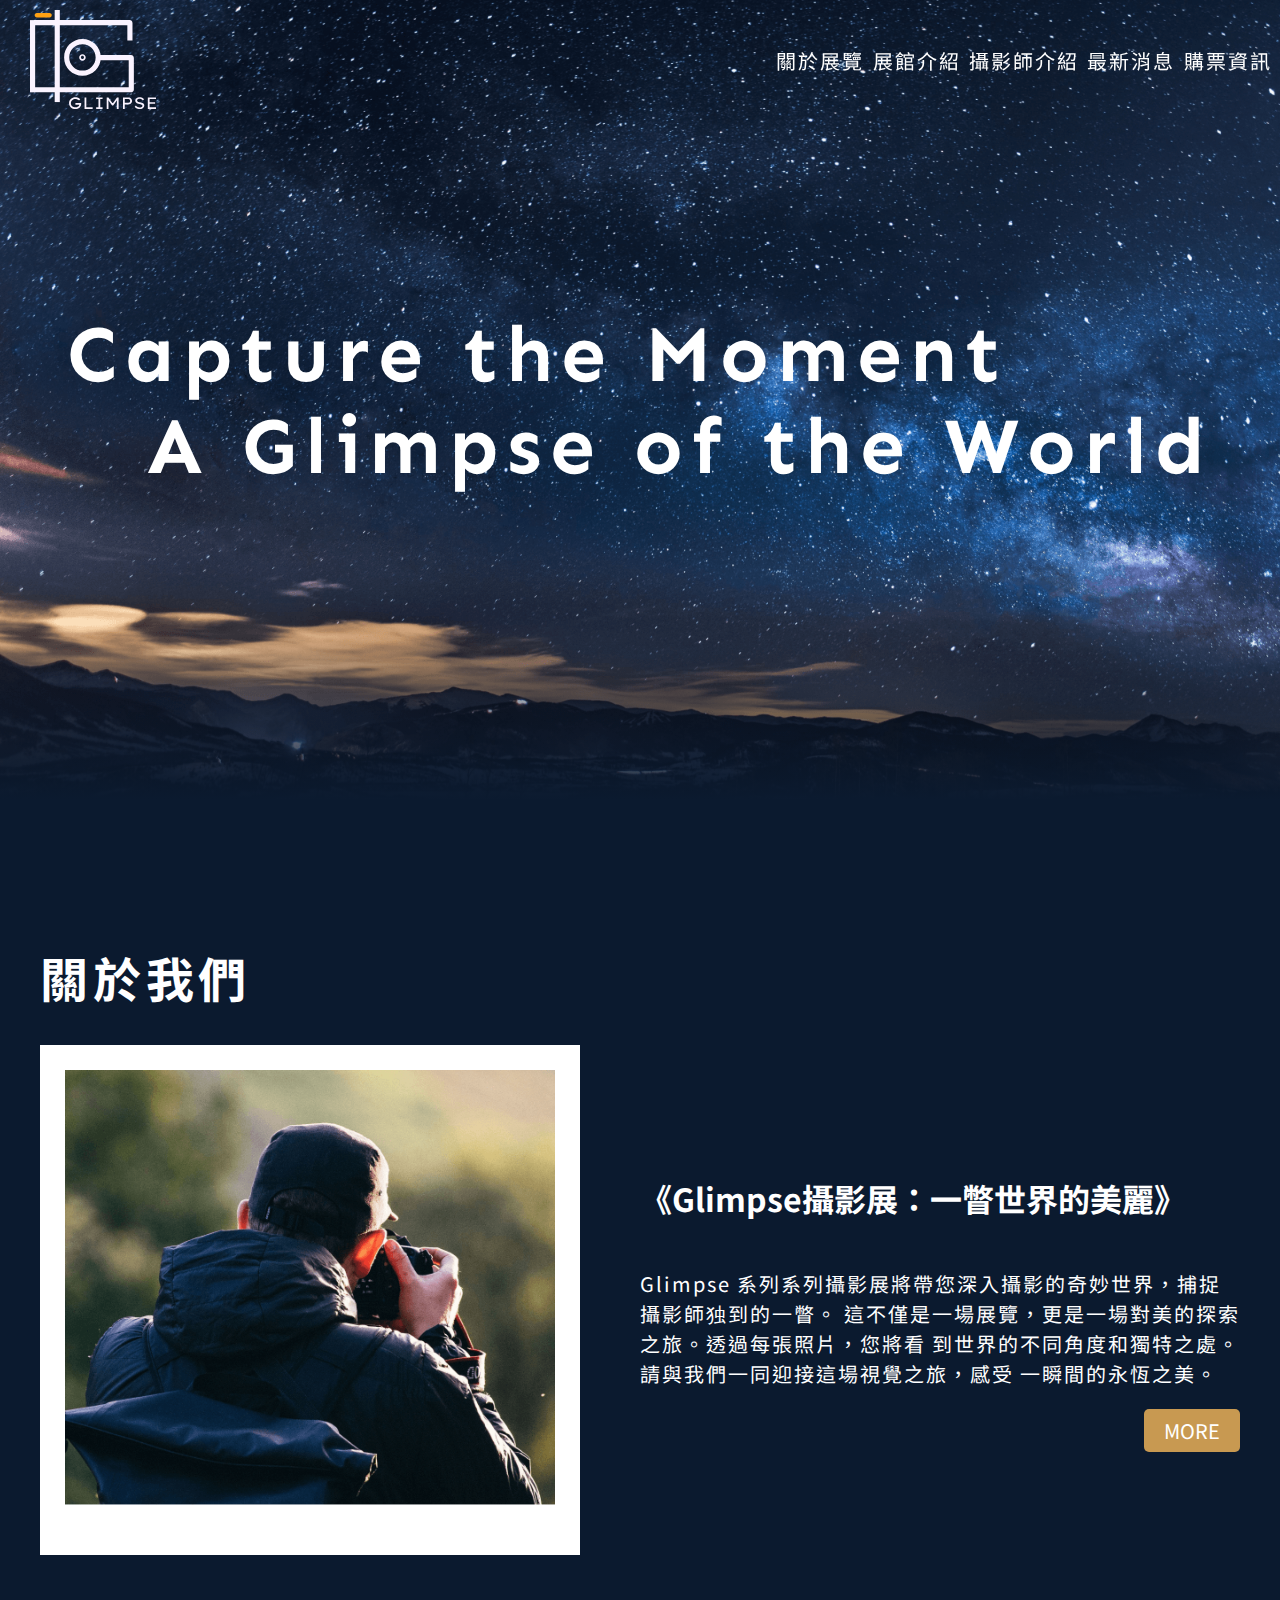
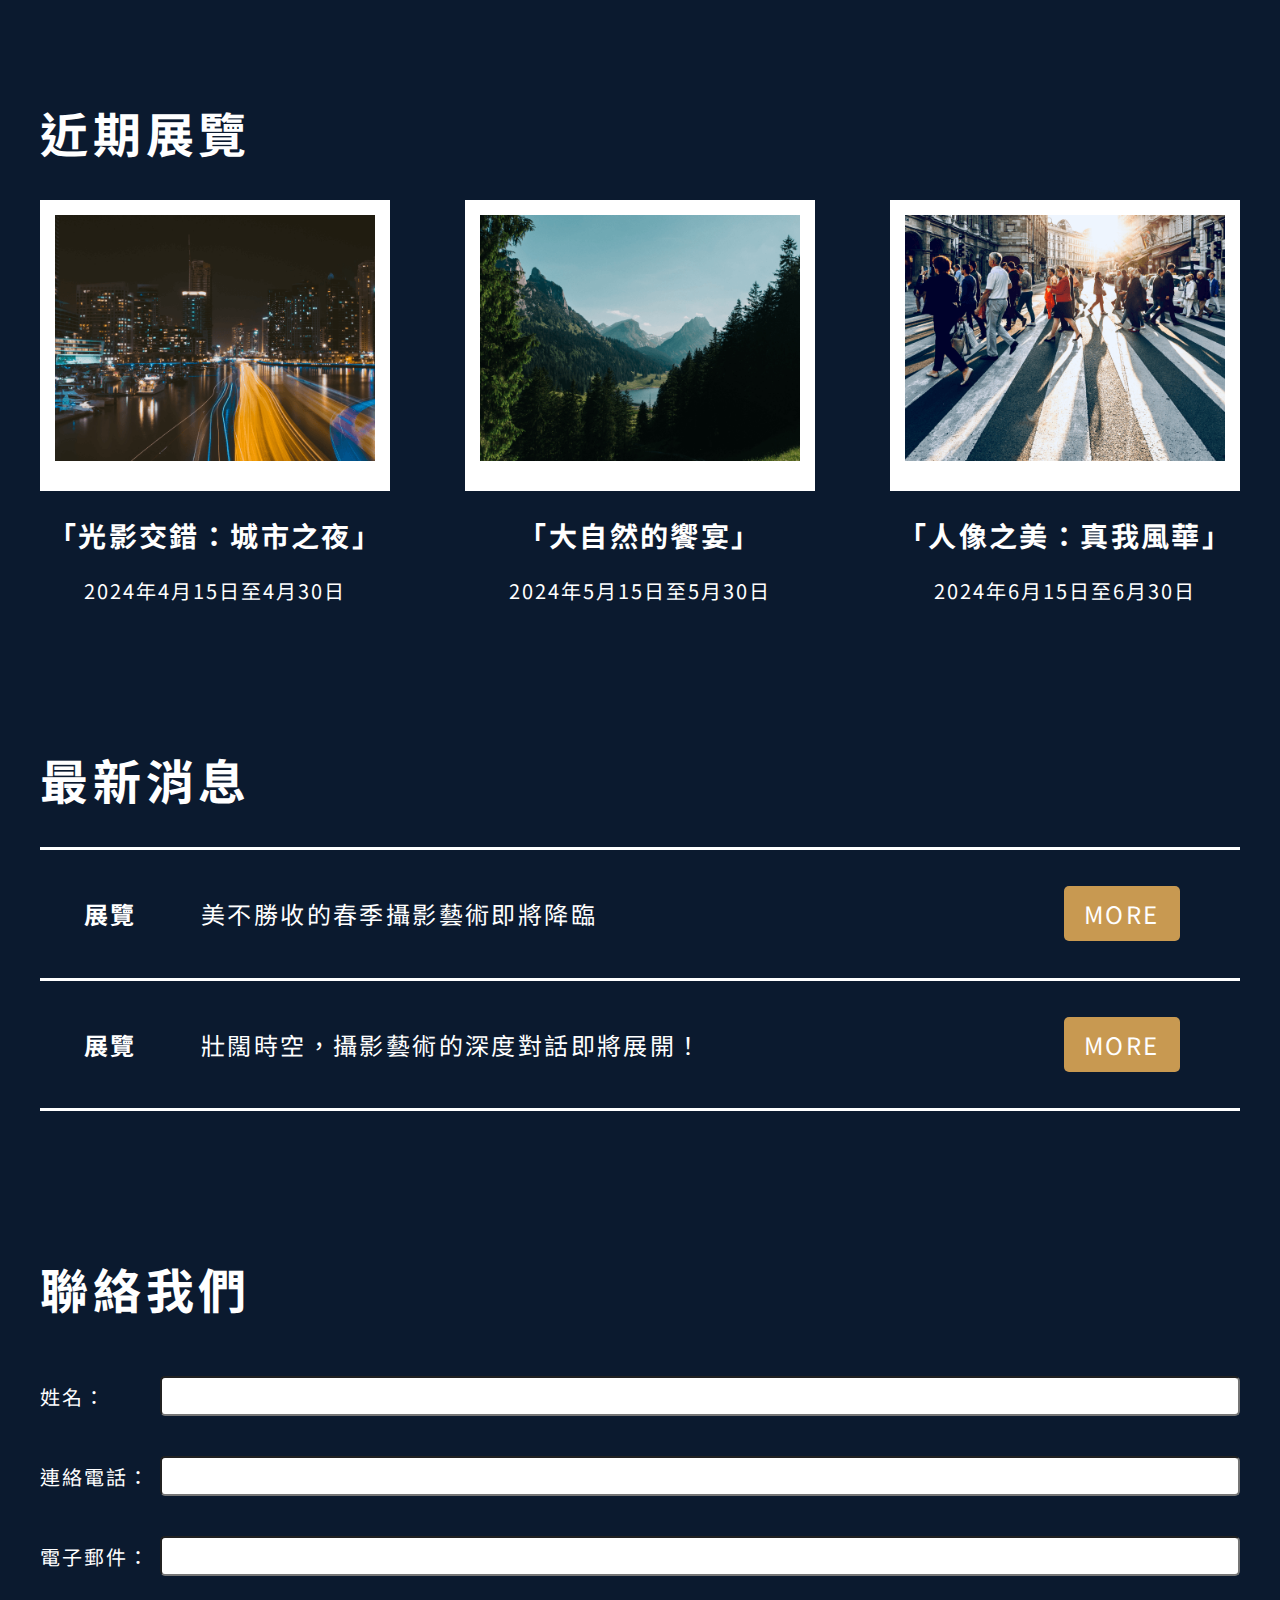
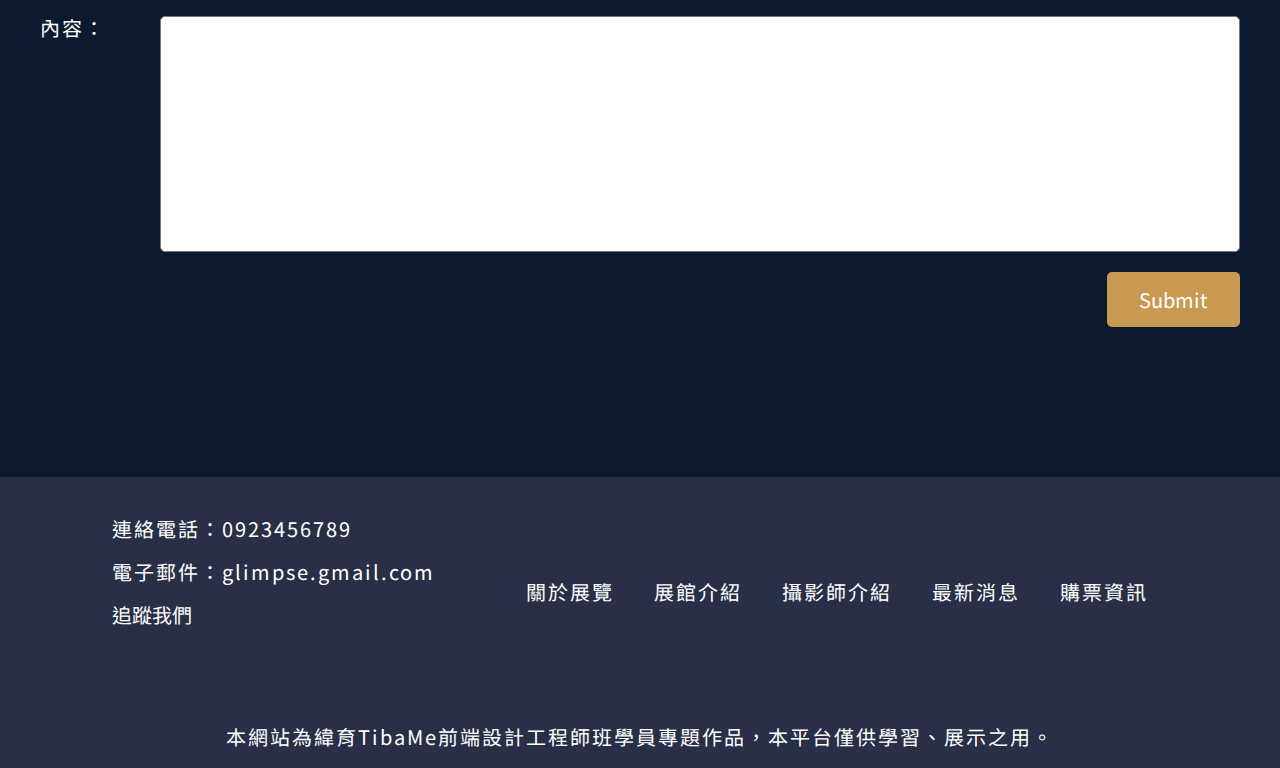
==== commit 38e991a7: "Add files via upload" ====
--- a/個人專題/index.html
+++ b/個人專題/index.html
@@ -32,8 +32,8 @@
         <ul class="nav-list">
           <li><a href="about_us.html">關於展覽</a></li>
           <li><a href="exhibition_hall.html">展館介紹</a></li>
-          <li><a href="#">攝影師介紹</a></li>
-          <li><a href="#">最新消息</a></li>
+          <li><a href="photographer.html">攝影師介紹</a></li>
+          <li><a href="news.html">最新消息</a></li>
           <li><a href="#">購票資訊</a></li>
         </ul>
       </nav>
@@ -131,14 +131,14 @@
                 <th>展覽</th>
                 <td>美不勝收的春季攝影藝術即將降臨</td>
                 <td>
-                  <div class="more-button"><a href="#">MORE</a></div>
+                  <div class="more-button"><a href="news.html">MORE</a></div>
                 </td>
               </tr>
               <tr>
                 <th>展覽</th>
                 <td>壯闊時空，攝影藝術的深度對話即將展開！</td>
                 <td>
-                  <div class="more-button"><a href="#">MORE</a></div>
+                  <div class="more-button"><a href="news.html">MORE</a></div>
                 </td>
               </tr>
             </table>
@@ -199,8 +199,8 @@
               <ul>
                 <li><a href="about_us.html">關於展覽</a></li>
                 <li><a href="exhibition_hall.html">展館介紹</a></li>
-                <li><a href="#">攝影師介紹</a></li>
-                <li><a href="#">最新消息</a></li>
+                <li><a href="photographer.html">攝影師介紹</a></li>
+                <li><a href="news.html">最新消息</a></li>
                 <li><a href="#">購票資訊</a></li>
               </ul>
             </div>
--- a/個人專題/style/index.css
+++ b/個人專題/style/index.css
@@ -3,17 +3,20 @@
   position: relative;
 }
 body {
+  min-height: 100%;
   background-color: #0b1a2f;
   color: #fff;
   font-family: "Noto Sans TC", sans-serif;
   overflow-y: scroll;
   overflow-x: hidden;
+  display: grid;
+  grid-template-rows: 1fr auto;
 }
 header {
   width: 100%;
   display: flex;
   align-items: center;
-  position: absolute;
+  position: fixed;
   z-index: 3;
 }
 .logo {
@@ -38,7 +41,16 @@
 .nav-list li a {
   text-decoration: none;
   color: #fff;
-  font-size: 20px;
+  font-size: 1.25em;
+  letter-spacing: 0.1em;
+}
+.container {
+  margin: 150px auto;
+  max-width: 1200px;
+}
+.container h2 {
+  font-size: 3em;
+  letter-spacing: 0.1em;
 }
 #banner {
   width: 100%;
@@ -51,17 +63,21 @@
   align-items: center;
   justify-content: center;
 }
+
 #banner .container {
   max-width: 1200px;
 }
+#banner .container h2 {
+  font-size: 5em;
+  letter-spacing: 0.1em;
+  font-weight: 700;
+}
 .banner-slogan {
   display: flex;
   flex-wrap: wrap;
   flex-direction: column;
-  font-size: 5em;
   margin: 0;
-  letter-spacing: 0.15rem;
-  font-weight: 700;
+
   font-family: "Sen", sans-serif;
 }
 .banner-slogan span:last-child {
@@ -70,45 +86,44 @@
 #about-us {
   width: 100%;
 }
-#about-us .container {
-  margin: 150px auto;
-  max-width: 1200px;
-}
+/* #about-us .container {
+  margin: 150px auto;
+  max-width: 1200px;
+} */
 #about-us .container h2 {
   font-size: 3em;
-  letter-spacing: 0.15rem;
+  letter-spacing: 0.1em;
 }
 
 .about-us-content {
   display: flex;
   flex-wrap: wrap;
   align-items: center;
+  justify-content: space-between;
 }
 .about-us-content .pic {
   background-color: #fff;
-  width: 40%;
+  max-width: 45%;
 }
 .about-us-content .pic img {
   vertical-align: middle;
   width: 100%;
   padding: 25px 25px 50px 25px;
-  min-width: 100%;
-  min-height: 100%;
 }
 
 .about-us-intro {
   display: flex;
   flex-direction: column;
-  width: 50%;
-  padding: 20px;
-  margin: 0 20px;
+  max-width: 50%;
+  /* padding: 20px; */
+  /* margin: 0 20px; */
 }
 .about-us-intro .title h3 {
   font-size: 2em;
 }
 .about-us-intro .content p {
   font-size: 1.25em;
-  letter-spacing: 0.15rem;
+  letter-spacing: 0.1em;
   line-height: 1.5em;
 }
 .about-us-intro .more-button {
@@ -127,20 +142,22 @@
 #recent-exhibitions {
   width: 100%;
 }
-#recent-exhibitions .container {
+/* #recent-exhibitions .container {
   margin: 150px auto;
   max-width: 1200px;
 }
 #recent-exhibitions .container h2 {
   font-size: 3em;
-  letter-spacing: 0.15rem;
-}
+  letter-spacing: 0.1em;
+} */
 .card-link {
   text-decoration: none;
 }
 .exhibition-card-list {
   display: flex;
   justify-content: space-between;
+  align-items: center;
+  flex-wrap: wrap;
 }
 .exhibition-card-list .card {
   max-width: 350px;
@@ -163,30 +180,32 @@
 .exhibition-intro .title {
   font-size: 1.5em;
   margin: 10px 0;
+  letter-spacing: 0.1em;
 }
 .exhibition-intro .date {
   font-size: 1.25em;
+  letter-spacing: 0.1em;
 }
 #news {
   width: 100%;
 }
-#news .container {
+/* #news .container {
   max-width: 1200px;
   margin: 50px auto;
 }
 #news .container h2 {
   font-size: 3em;
-  letter-spacing: 0.15rem;
-}
+  letter-spacing: 0.1em;
+} */
 .news-content {
   width: 100%;
   border-collapse: collapse;
 }
 .news-content th,
 td {
-  /* border: 2px solid white; */
   font-size: 1.5em;
   padding: 50px 20px;
+  letter-spacing: 0.1em;
 }
 .news-content td:last-of-type {
   text-align: center;
@@ -200,24 +219,20 @@
   font-size: 1em;
 }
 
-.news-content tr:first-child {
-  border-top: 1px solid #fff;
-  border-bottom: 1px solid #fff;
-}
-.news-content tr:nth-child(n + 2) {
-  border-bottom: 1px solid #fff;
-}
-
+.news-content tr {
+  border-top: 3px solid #fff;
+  border-bottom: 3px solid #fff;
+}
 #contact-us {
   width: 100%;
 }
-#contact-us .container {
+/* #contact-us .container {
   max-width: 1200px;
   margin: 150px auto;
 }
 #contact-us .container h2 {
   font-size: 3em;
-}
+} */
 .contact-us-form form {
   display: flex;
   flex-direction: column;
@@ -234,13 +249,14 @@
 .input label {
   flex-grow: 1;
   font-size: 1.25em;
+  letter-spacing: 0.1em;
 }
 .input input {
   height: 40px;
 }
 .input input,
 textarea {
-  width: 90%;
+  min-width: 90%;
   resize: none;
   border-radius: 5px;
   font-size: 1.25em;
--- a/個人專題/style/footer.css
+++ b/個人專題/style/footer.css
@@ -21,6 +21,8 @@
   display: flex;
   flex-direction: column;
   margin-bottom: 10px;
+  font-size: 1em;
+  letter-spacing: 0.1em;
 }
 .info-content span {
   margin: 10px 0;
@@ -46,8 +48,12 @@
 .navbar ul li a {
   color: white;
   text-decoration: none;
+  font-size: 1em;
+  letter-spacing: 0.1em;
 }
 
 .copyright {
   text-align: center;
+  font-size: 1em;
+  letter-spacing: 0.1em;
 }
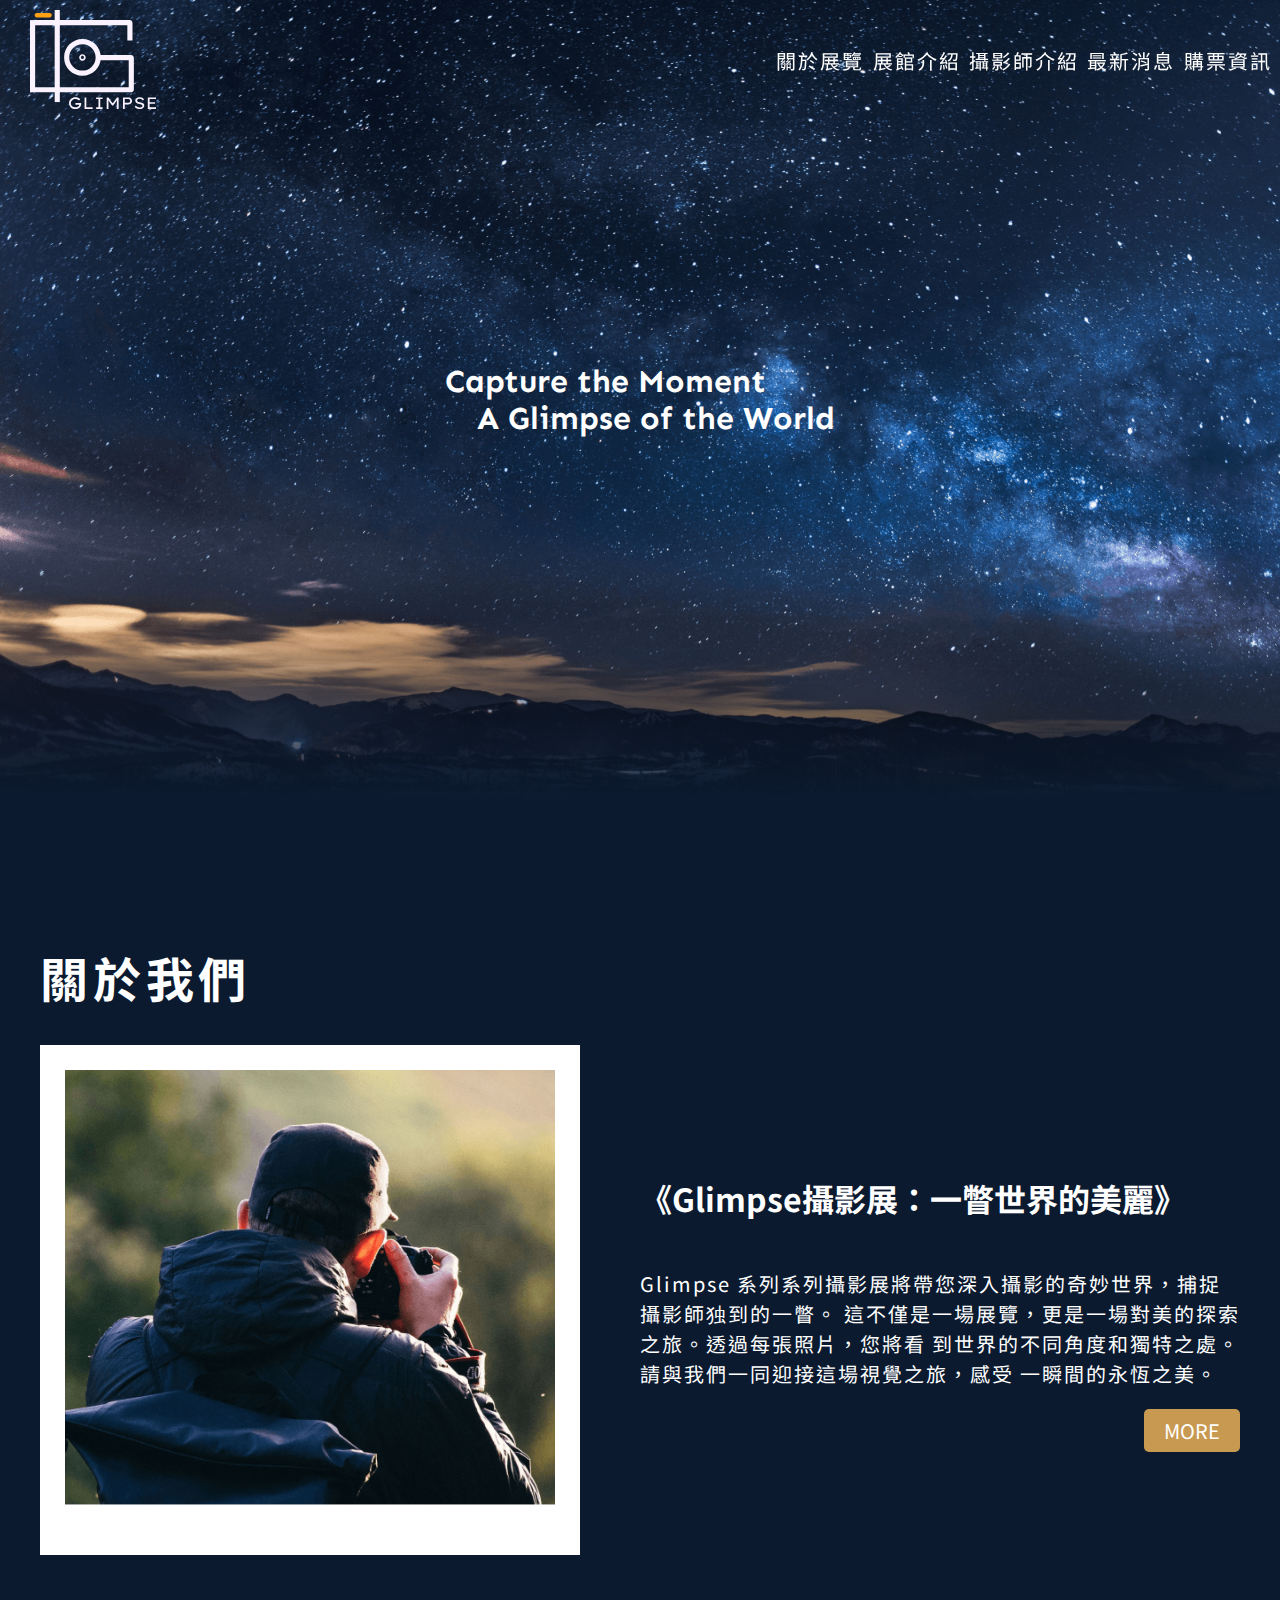
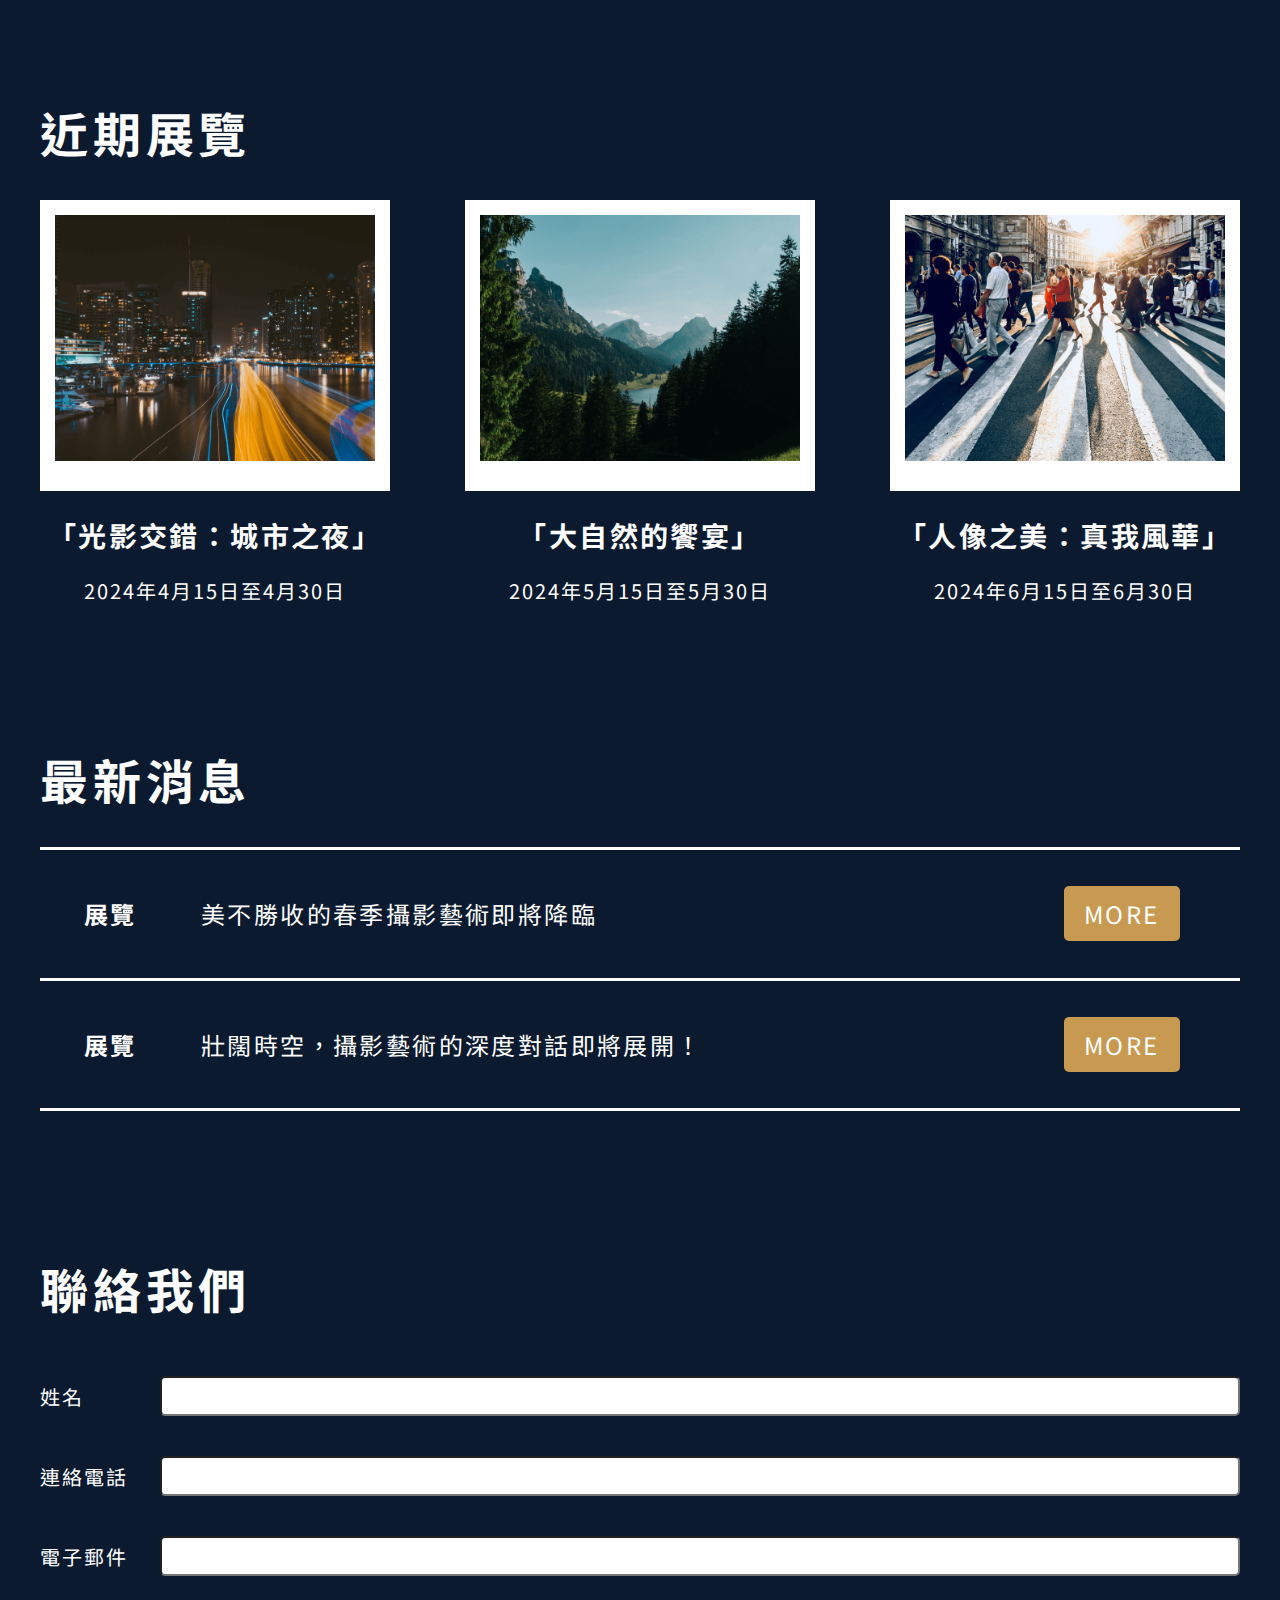
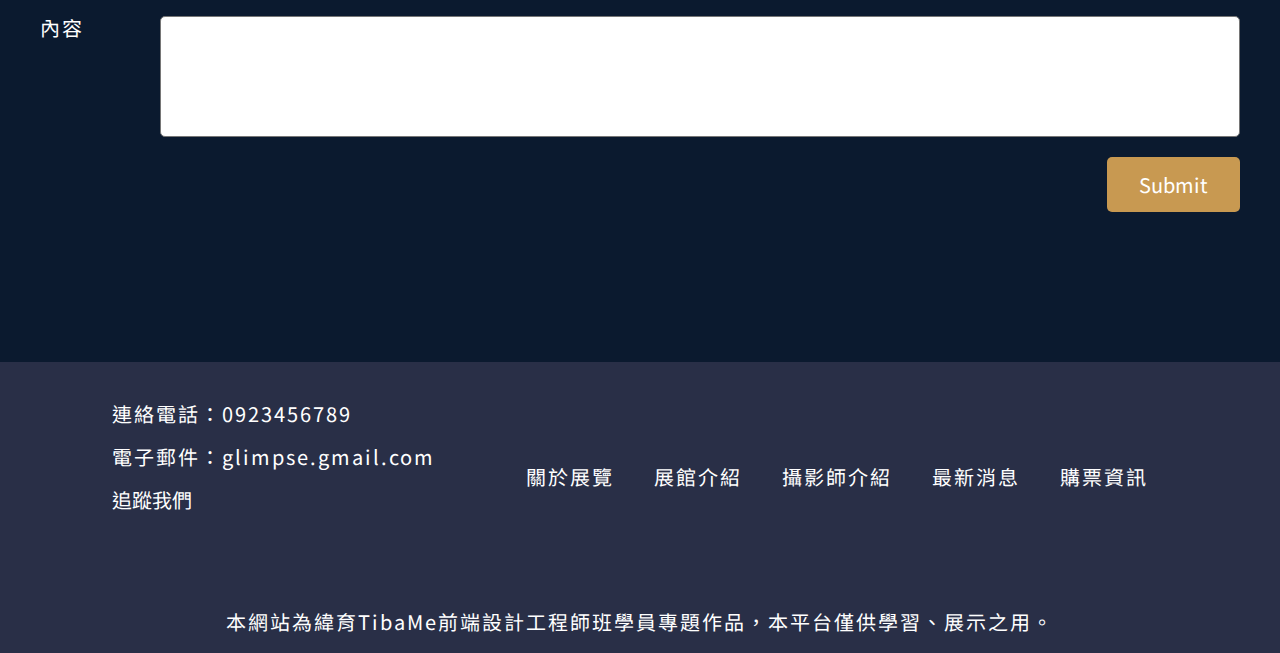
==== commit 84e10ed4: "Add files via upload" ====
--- a/個人專題/index.html
+++ b/個人專題/index.html
@@ -34,7 +34,7 @@
           <li><a href="exhibition_hall.html">展館介紹</a></li>
           <li><a href="photographer.html">攝影師介紹</a></li>
           <li><a href="news.html">最新消息</a></li>
-          <li><a href="#">購票資訊</a></li>
+          <li><a href="ticket.html">購票資訊</a></li>
         </ul>
       </nav>
     </header>
@@ -43,10 +43,10 @@
       <!-- banner -->
       <section id="banner">
         <div class="container">
-          <h2 class="banner-slogan">
+          <h1 class="banner-slogan">
             <span>Capture the Moment</span>
             <span>A Glimpse of the World</span>
-          </h2>
+          </h1>
         </div>
       </section>
       <!-- about us -->
@@ -82,7 +82,7 @@
         <div class="container">
           <h2>近期展覽</h2>
           <div class="exhibition-card-list">
-            <a href="#" class="card-link"
+            <a href="ticket.html" class="card-link"
               ><div class="card">
                 <div class="pic">
                   <img
@@ -96,7 +96,7 @@
                 </div>
               </div></a
             >
-            <a href="#" class="card-link"
+            <a href="ticket.html" class="card-link"
               ><div class="card">
                 <div class="pic">
                   <img src="img/Nature_img.png" alt="「大自然的饗宴」" />
@@ -107,7 +107,7 @@
                 </div>
               </div></a
             >
-            <a href="#" class="card-link"
+            <a href="ticket.html" class="card-link"
               ><div class="card">
                 <div class="pic">
                   <img src="img/Crowd_img.png" alt="「人像之美：真我風華」" />
@@ -152,20 +152,20 @@
           <div class="contact-us-form">
             <form action="">
               <div class="input">
-                <label for="name">姓名：</label>
+                <label for="name">姓名</label>
                 <input type="text" id="name" />
               </div>
               <div class="input">
-                <label for="phone">連絡電話：</label>
+                <label for="phone">連絡電話</label>
                 <input type="tel" id="phone" />
               </div>
               <div class="input">
-                <label for="email">電子郵件：</label>
+                <label for="email">電子郵件</label>
                 <input type="email" id="email" />
               </div>
               <div class="input input-textarea">
-                <label for="name">內容：</label>
-                <textarea name="" cols="30" rows="10"></textarea>
+                <label for="content">內容</label>
+                <textarea id="content" rows="5"></textarea>
               </div>
               <div class="submit-button">
                 <input type="submit" />
@@ -201,7 +201,7 @@
                 <li><a href="exhibition_hall.html">展館介紹</a></li>
                 <li><a href="photographer.html">攝影師介紹</a></li>
                 <li><a href="news.html">最新消息</a></li>
-                <li><a href="#">購票資訊</a></li>
+                <li><a href="ticket.html">購票資訊</a></li>
               </ul>
             </div>
           </div>
